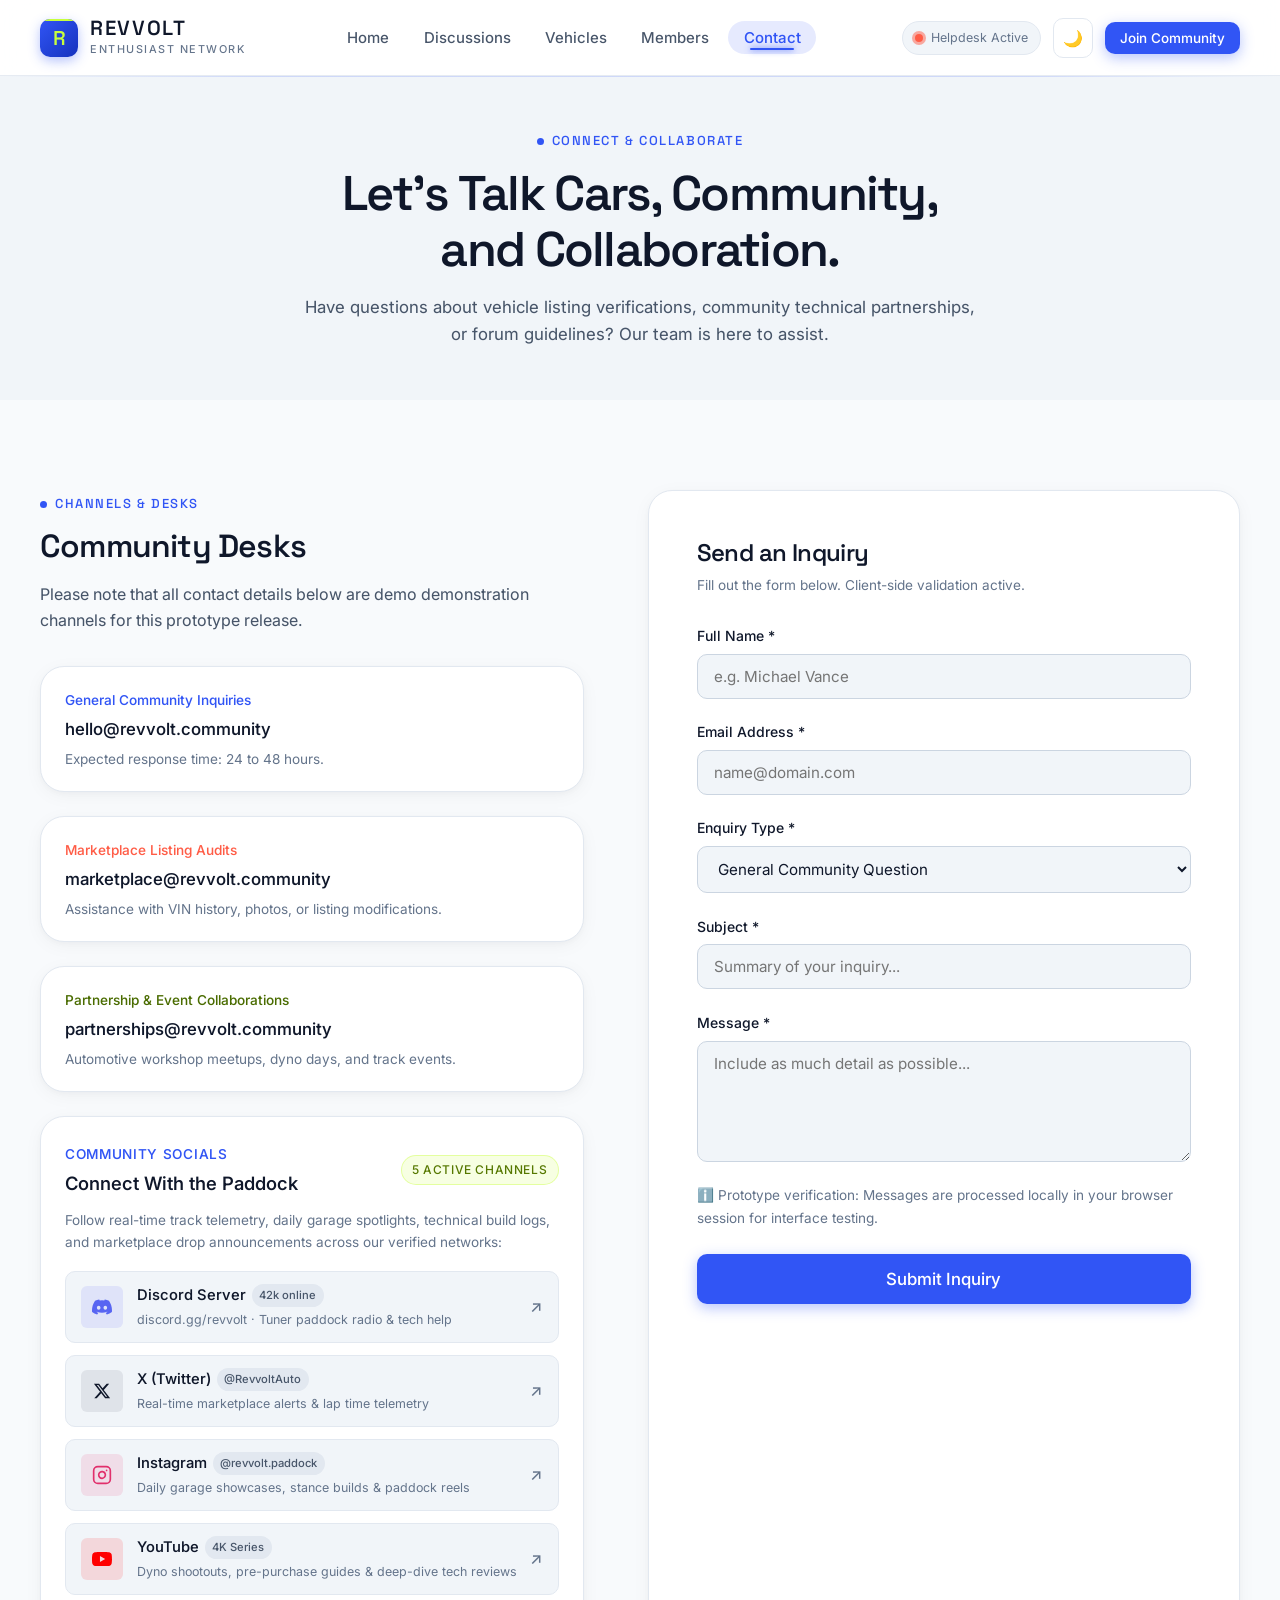
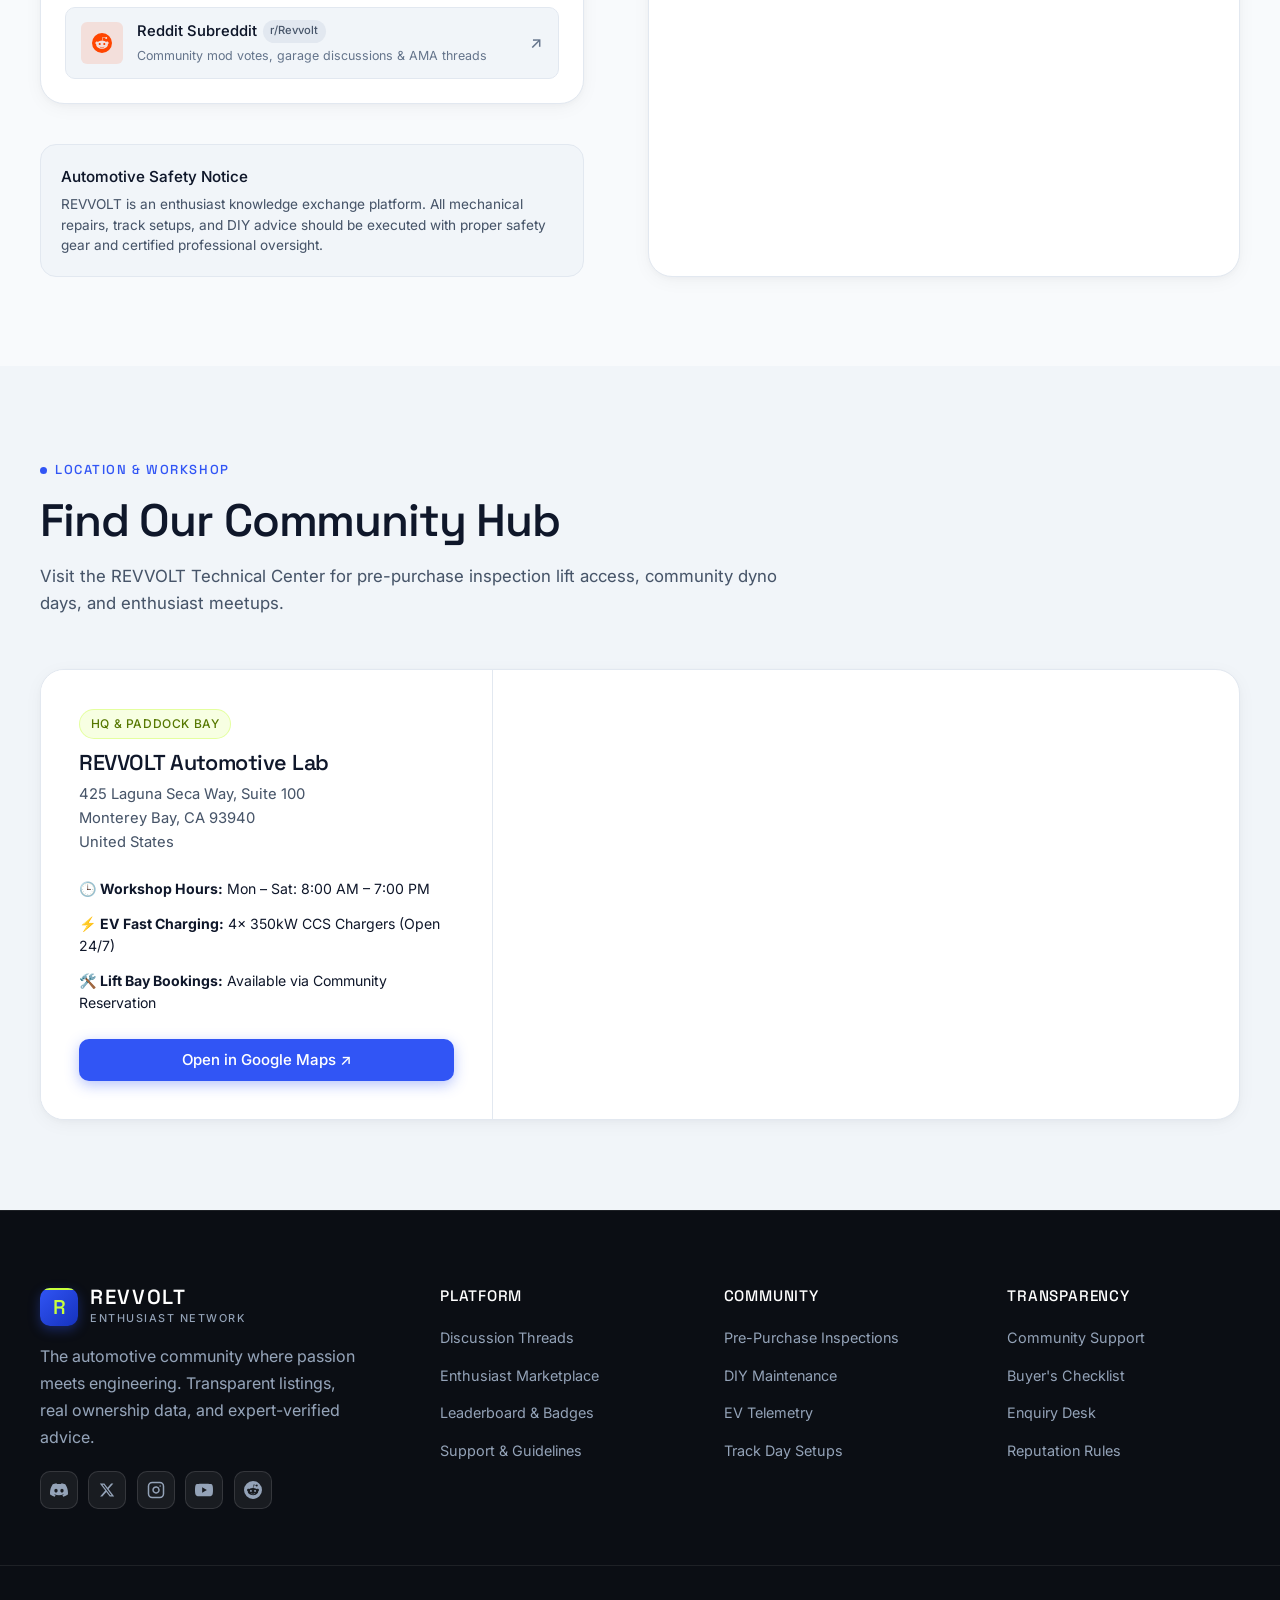
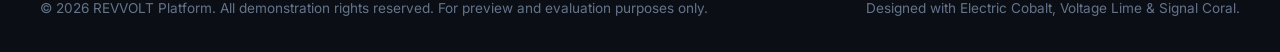
==== contact.html @ 40fdfd88 "first commit" ====
<!DOCTYPE html>
<html lang="en" data-theme="light">
<head>
  <meta charset="UTF-8">
  <meta name="viewport" content="width=device-width, initial-scale=1.0">
  <title>Contact & Guidelines — REVVOLT Automotive Community</title>
  <meta name="description" content="Reach the REVVOLT community team, submit inquiries, and review our enthusiast code of conduct and safety standards.">
  <link rel="icon" type="image/svg+xml" href="assets/images/favicon.svg">
  <link rel="alternate icon" type="image/png" href="assets/images/favicon.png">
  <link rel="apple-touch-icon" href="assets/images/favicon.png">
  <link rel="stylesheet" href="assets/css/style.css">
</head>
<body>

  <!-- Top Scroll Progress Bar -->
  <div id="scroll-progress" aria-hidden="true"></div>

  <!-- Sticky Global Navigation -->
  <header class="site-header" role="banner">
    <div class="container navbar">
      <!-- Left: Logo & Brand -->
      <a href="index.html" class="brand-link" aria-label="REVVOLT Home">
        <span class="brand-symbol">R</span>
        <div class="brand-text">
          <span class="brand-name">REVVOLT</span>
          <span class="brand-sub">Enthusiast Network</span>
        </div>
      </a>

      <!-- Center: Navigation Links -->
      <nav class="nav-menu-wrap" aria-label="Main Navigation">
        <ul class="nav-menu">
          <li><a href="index.html" class="nav-link">Home</a></li>
          <li><a href="discussions.html" class="nav-link">Discussions</a></li>
          <li><a href="vehicles.html" class="nav-link">Vehicles</a></li>
          <li><a href="members.html" class="nav-link">Members</a></li>
          <li><a href="contact.html" class="nav-link active" aria-current="page">Contact</a></li>
        </ul>
      </nav>

      <!-- Right: System Controls & CTA -->
      <div class="nav-actions">
        <div class="nav-pulse-pill" title="Community helpdesk status">
          <span class="pulse-dot"></span>
          <span>Helpdesk Active</span>
        </div>

        <button class="btn-icon theme-toggle-btn" aria-label="Toggle dark/light theme" title="Toggle theme">
          <span aria-hidden="true">🌙</span>
        </button>

        <a href="#contact-form" class="btn btn-primary btn-sm">Join Community</a>

        <!-- Hamburger Toggle (<= 1024px) -->
        <button class="nav-toggle" aria-label="Open mobile navigation drawer" aria-expanded="false" aria-controls="mobile-drawer">
          <span class="nav-toggle-bar"></span>
          <span class="nav-toggle-bar"></span>
          <span class="nav-toggle-bar"></span>
        </button>
      </div>
    </div>
  </header>

  <!-- Mobile Drawer Backdrop & Navigation Drawer (320px) -->
  <div class="nav-drawer-backdrop" aria-hidden="true"></div>
  <aside id="mobile-drawer" class="nav-drawer" aria-label="Mobile Navigation Drawer">
    <div class="drawer-header">
      <a href="index.html" class="brand-link">
        <span class="brand-symbol">R</span>
        <div class="brand-text">
          <span class="brand-name">REVVOLT</span>
          <span class="brand-sub">Enthusiast Network</span>
        </div>
      </a>
      <button class="drawer-close-btn btn-icon" aria-label="Close navigation drawer">✕</button>
    </div>

    <ul class="drawer-links">
      <li><a href="index.html" class="drawer-link">Home <span>→</span></a></li>
      <li><a href="discussions.html" class="drawer-link">Discussions <span>→</span></a></li>
      <li><a href="vehicles.html" class="drawer-link">Vehicles <span>→</span></a></li>
      <li><a href="members.html" class="drawer-link">Members <span>→</span></a></li>
      <li><a href="contact.html" class="drawer-link active">Contact <span>→</span></a></li>
    </ul>

    <div class="drawer-footer">
      <div class="drawer-controls">
        <button class="btn btn-secondary btn-sm theme-toggle-btn" style="width: 100%;">Toggle Theme</button>
      </div>
      <a href="#contact-form" class="btn btn-primary" style="width: 100%;">Join Community</a>
    </div>
  </aside>

  <main id="main-content">
    <!-- ====================================================================
         SECTION 1: CONTACT HERO
         ==================================================================== -->
    <section class="section-pad-sm telemetry-grid" style="background-color: var(--bg-surface-elevated);" aria-labelledby="contact-hero-heading">
      <div class="container">
        <div class="page-hero-center">
          <div class="eyebrow">
            <span class="eyebrow-dot"></span>
            CONNECT & COLLABORATE
          </div>
          <h1 id="contact-hero-heading" style="font-size: clamp(2.2rem, 3.8vw, 3.8rem); margin-block-end: 1rem; line-height: 1.15;">
            Let's Talk Cars, Community, and Collaboration.
          </h1>
          <p class="lead-text">
            Have questions about vehicle listing verifications, community technical partnerships, or forum guidelines? Our team is here to assist.
          </p>
        </div>
      </div>
    </section>

    <!-- ====================================================================
         SECTION 2 & 3: CONTACT INFO & CONTACT FORM
         ==================================================================== -->
    <section class="section-pad">
      <div class="container contact-layout">
        <!-- Contact Information Column -->
        <div>
          <div class="eyebrow">
            <span class="eyebrow-dot"></span>
            CHANNELS & DESKS
          </div>
          <h2 style="font-size: 2rem; margin-block-end: 1rem;">Community Desks</h2>
          <p style="color: var(--text-secondary); line-height: 1.65; margin-block-end: 2rem;">
            Please note that all contact details below are demo demonstration channels for this prototype release.
          </p>

          <div style="display: flex; flex-direction: column; gap: 1.5rem; margin-block-end: 2.5rem;">
            <!-- Channel 1 -->
            <div class="contact-card" style="padding: 1.25rem 1.5rem;">
              <span class="caption" style="color: var(--brand-cobalt); font-weight: 520;">General Community Inquiries</span>
              <div style="font-size: 1.05rem; font-weight: 540; color: var(--text-primary); margin-block-start: 0.2rem;">hello@revvolt.community</div>
              <p class="caption" style="margin-block-start: 0.35rem;">Expected response time: 24 to 48 hours.</p>
            </div>

            <!-- Channel 2 -->
            <div class="contact-card" style="padding: 1.25rem 1.5rem;">
              <span class="caption" style="color: var(--brand-coral); font-weight: 520;">Marketplace Listing Audits</span>
              <div style="font-size: 1.05rem; font-weight: 540; color: var(--text-primary); margin-block-start: 0.2rem;">marketplace@revvolt.community</div>
              <p class="caption" style="margin-block-start: 0.35rem;">Assistance with VIN history, photos, or listing modifications.</p>
            </div>

            <!-- Channel 3 -->
            <div class="contact-card" style="padding: 1.25rem 1.5rem;">
              <span class="caption" style="color: #4a6c00; font-weight: 520;">Partnership & Event Collaborations</span>
              <div style="font-size: 1.05rem; font-weight: 540; color: var(--text-primary); margin-block-start: 0.2rem;">partnerships@revvolt.community</div>
              <p class="caption" style="margin-block-start: 0.35rem;">Automotive workshop meetups, dyno days, and track events.</p>
            </div>

            <!-- Official Social Channels -->
            <div class="contact-card contact-social-panel" style="padding: 1.5rem;">
              <div style="display: flex; align-items: center; justify-content: space-between; margin-block-end: 0.75rem; flex-wrap: wrap; gap: 0.5rem;">
                <div>
                  <span class="caption" style="color: var(--brand-cobalt); font-weight: 540; text-transform: uppercase; letter-spacing: 0.05em;">Community Socials</span>
                  <div style="font-size: 1.15rem; font-weight: 560; color: var(--text-primary); margin-block-start: 0.15rem;">Connect With the Paddock</div>
                </div>
                <span class="badge badge-lime" style="font-size: 0.75rem;">5 Active Channels</span>
              </div>
              <p class="caption" style="margin-block-end: 1.15rem; line-height: 1.55;">
                Follow real-time track telemetry, daily garage spotlights, technical build logs, and marketplace drop announcements across our verified networks:
              </p>

              <div class="contact-social-grid">
                <!-- Discord -->
                <a href="https://discord.com" target="_blank" rel="noopener noreferrer" class="contact-social-item" aria-label="Join REVVOLT on Discord">
                  <div class="contact-social-icon-box discord-box">
                    <svg width="20" height="20" viewBox="0 0 24 24" fill="currentColor" aria-hidden="true">
                      <path d="M20.317 4.37a19.791 19.791 0 0 0-4.885-1.515.074.074 0 0 0-.079.037c-.21.375-.444.864-.608 1.25a18.27 18.27 0 0 0-5.487 0 12.64 12.64 0 0 0-.617-1.25.077.077 0 0 0-.079-.037A19.736 19.736 0 0 0 3.677 4.37a.07.07 0 0 0-.032.027C.533 9.046-.32 13.58.099 18.057a.082.082 0 0 0 .031.057 19.9 19.9 0 0 0 5.993 3.03.078.078 0 0 0 .084-.028c.462-.63.874-1.295 1.226-1.994.021-.041.001-.09-.041-.106a13.107 13.107 0 0 1-1.872-.892.077.077 0 0 1-.008-.128 10.2 10.2 0 0 0 .372-.292.074.074 0 0 1 .077-.01c3.929 1.793 8.18 1.793 12.061 0a.074.074 0 0 1 .078.01c.12.098.246.198.373.292a.077.077 0 0 1-.006.127 12.299 12.299 0 0 1-1.873.893.077.077 0 0 0-.041.107c.36.698.772 1.362 1.225 1.993a.076.076 0 0 0 .084.028 19.839 19.839 0 0 0 6.002-3.03.077.077 0 0 0 .032-.054c.5-5.177-.838-9.674-3.549-13.66a.061.061 0 0 0-.031-.028zM8.02 15.33c-1.183 0-2.157-1.085-2.157-2.419 0-1.333.956-2.419 2.157-2.419 1.21 0 2.176 1.096 2.157 2.42 0 1.333-.956 2.418-2.157 2.418zm7.975 0c-1.183 0-2.157-1.085-2.157-2.419 0-1.333.955-2.419 2.157-2.419 1.21 0 2.176 1.096 2.157 2.42 0 1.333-.946 2.418-2.157 2.418z"/>
                    </svg>
                  </div>
                  <div class="contact-social-meta">
                    <div class="contact-social-name">
                      <span>Discord Server</span>
                      <span class="contact-social-badge">42k online</span>
                    </div>
                    <div class="contact-social-handle">discord.gg/revvolt · Tuner paddock radio & tech help</div>
                  </div>
                  <span class="contact-social-arrow">↗</span>
                </a>

                <!-- X (Twitter) -->
                <a href="https://x.com" target="_blank" rel="noopener noreferrer" class="contact-social-item" aria-label="Follow REVVOLT on X">
                  <div class="contact-social-icon-box x-box">
                    <svg width="18" height="18" viewBox="0 0 24 24" fill="currentColor" aria-hidden="true">
                      <path d="M18.244 2.25h3.308l-7.227 8.26 8.502 11.24H16.17l-5.214-6.817L4.99 21.75H1.68l7.73-8.835L1.254 2.25H8.08l4.713 6.231zm-1.161 17.52h1.833L7.084 4.126H5.117z"/>
                    </svg>
                  </div>
                  <div class="contact-social-meta">
                    <div class="contact-social-name">
                      <span>X (Twitter)</span>
                      <span class="contact-social-badge">@RevvoltAuto</span>
                    </div>
                    <div class="contact-social-handle">Real-time marketplace alerts & lap time telemetry</div>
                  </div>
                  <span class="contact-social-arrow">↗</span>
                </a>

                <!-- Instagram -->
                <a href="https://instagram.com" target="_blank" rel="noopener noreferrer" class="contact-social-item" aria-label="Follow REVVOLT on Instagram">
                  <div class="contact-social-icon-box insta-box">
                    <svg width="20" height="20" viewBox="0 0 24 24" fill="none" stroke="currentColor" stroke-width="2" stroke-linecap="round" stroke-linejoin="round" aria-hidden="true">
                      <rect x="2" y="2" width="20" height="20" rx="5" ry="5"></rect>
                      <path d="M16 11.37A4 4 0 1 1 12.63 8 4 4 0 0 1 16 11.37z"></path>
                      <line x1="17.5" y1="6.5" x2="17.51" y2="6.5"></line>
                    </svg>
                  </div>
                  <div class="contact-social-meta">
                    <div class="contact-social-name">
                      <span>Instagram</span>
                      <span class="contact-social-badge">@revvolt.paddock</span>
                    </div>
                    <div class="contact-social-handle">Daily garage showcases, stance builds & paddock reels</div>
                  </div>
                  <span class="contact-social-arrow">↗</span>
                </a>

                <!-- YouTube -->
                <a href="https://youtube.com" target="_blank" rel="noopener noreferrer" class="contact-social-item" aria-label="Subscribe to REVVOLT on YouTube">
                  <div class="contact-social-icon-box yt-box">
                    <svg width="20" height="20" viewBox="0 0 24 24" fill="currentColor" aria-hidden="true">
                      <path d="M23.498 6.186a3.016 3.016 0 0 0-2.122-2.136C19.505 3.545 12 3.545 12 3.545s-7.505 0-9.377.505A3.017 3.017 0 0 0 .502 6.186C0 8.07 0 12 0 12s0 3.93.502 5.814a3.016 3.016 0 0 0 2.122 2.136c1.871.505 9.376.505 9.376.505s7.505 0 9.377-.505a3.015 3.015 0 0 0 2.122-2.136C24 15.93 24 12 24 12s0-3.93-.502-5.814zM9.545 15.568V8.432L15.818 12l-6.273 3.568z"/>
                    </svg>
                  </div>
                  <div class="contact-social-meta">
                    <div class="contact-social-name">
                      <span>YouTube</span>
                      <span class="contact-social-badge">4K Series</span>
                    </div>
                    <div class="contact-social-handle">Dyno shootouts, pre-purchase guides & deep-dive tech reviews</div>
                  </div>
                  <span class="contact-social-arrow">↗</span>
                </a>

                <!-- Reddit -->
                <a href="https://reddit.com" target="_blank" rel="noopener noreferrer" class="contact-social-item" aria-label="Join REVVOLT on Reddit">
                  <div class="contact-social-icon-box reddit-box">
                    <svg width="20" height="20" viewBox="0 0 24 24" fill="currentColor" aria-hidden="true">
                      <path d="M12 0A12 12 0 0 0 0 12a12 12 0 0 0 12 12 12 12 0 0 0 12-12A12 12 0 0 0 12 0zm5.01 4.744c.688 0 1.25.561 1.25 1.249a1.25 1.25 0 0 1-2.498.056l-2.597-.547-.8 3.747c1.824.07 3.48.632 4.674 1.488.308-.309.73-.491 1.207-.491.968 0 1.754.786 1.754 1.754 0 .716-.435 1.333-1.01 1.614a3.111 3.111 0 0 1 .042.52c0 2.694-3.13 4.87-7.004 4.87-3.874 0-7.004-2.176-7.004-4.87 0-.183.015-.366.043-.534A1.748 1.748 0 0 1 4.028 12c0-.968.786-1.754 1.754-1.754.463 0 .898.196 1.207.49 1.207-.883 2.878-1.43 4.744-1.487l.885-4.182a.342.342 0 0 1 .14-.197.35.35 0 0 1 .238-.042l2.906.617a1.214 1.214 0 0 1 1.108-.703zM9.25 12C8.56 12 8 12.56 8 13.25c0 .688.56 1.25 1.25 1.25.688 0 1.25-.562 1.25-1.25 0-.69-.562-1.25-1.25-1.25zm5.5 0c-.688 0-1.25.56-1.25 1.25 0 .688.562 1.25 1.25 1.25.69 0 1.25-.562 1.25-1.25 0-.69-.56-1.25-1.25-1.25zm-5.465 4.417c-.085.086-.085.226 0 .312.835.836 2.128.98 2.715.98.586 0 1.88-.144 2.715-.98a.22.22 0 0 0 0-.312.22.22 0 0 0-.313 0c-.687.688-1.796.812-2.402.812-.606 0-1.715-.124-2.402-.812a.22.22 0 0 0-.313 0z"/>
                    </svg>
                  </div>
                  <div class="contact-social-meta">
                    <div class="contact-social-name">
                      <span>Reddit Subreddit</span>
                      <span class="contact-social-badge">r/Revvolt</span>
                    </div>
                    <div class="contact-social-handle">Community mod votes, garage discussions & AMA threads</div>
                  </div>
                  <span class="contact-social-arrow">↗</span>
                </a>
              </div>
            </div>
          </div>

          <div style="padding: 1.25rem; border-radius: var(--radius-lg); background: var(--bg-surface-elevated); border: 1px solid var(--border-subtle);">
            <div style="font-weight: 540; font-size: 0.95rem; margin-block-end: 0.35rem;">Automotive Safety Notice</div>
            <p style="font-size: 0.85rem; color: var(--text-secondary); line-height: 1.5;">
              REVVOLT is an enthusiast knowledge exchange platform. All mechanical repairs, track setups, and DIY advice should be executed with proper safety gear and certified professional oversight.
            </p>
          </div>
        </div>

        <!-- Contact Form Column -->
        <div class="contact-card">
          <h3 style="font-size: 1.5rem; font-weight: 560; margin-block-end: 0.5rem;">Send an Inquiry</h3>
          <p class="caption" style="margin-block-end: 1.75rem;">Fill out the form below. Client-side validation active.</p>

          <div id="contact-success-banner" class="form-success-banner">
            ✓ <strong>Inquiry Submitted (Demo Interface):</strong> Thank you for contacting REVVOLT. Your message has passed client-side validation successfully. (Note: Data is not transmitted to an external production server).
          </div>

          <form id="contact-form" novalidate>
            <div class="form-group">
              <label for="contact-name" class="form-label">Full Name *</label>
              <input type="text" id="contact-name" class="form-control" placeholder="e.g. Michael Vance" required>
              <span class="form-error-msg">Please enter your full name.</span>
            </div>

            <div class="form-group">
              <label for="contact-email" class="form-label">Email Address *</label>
              <input type="email" id="contact-email" class="form-control" placeholder="name@domain.com" required>
              <span class="form-error-msg">Please enter a valid email address.</span>
            </div>

            <div class="form-group">
              <label for="contact-type" class="form-label">Enquiry Type *</label>
              <select id="contact-type" class="form-control" required>
                <option value="general">General Community Question</option>
                <option value="marketplace">Vehicle Purchase / Listing Audit</option>
                <option value="expert">Expert Contributor Application</option>
                <option value="partnership">Sponsorship / Paddock Event</option>
                <option value="guidelines">Report Guideline Violation</option>
              </select>
            </div>

            <div class="form-group">
              <label for="contact-subject" class="form-label">Subject *</label>
              <input type="text" id="contact-subject" class="form-control" placeholder="Summary of your inquiry..." required>
              <span class="form-error-msg">Please provide a subject line.</span>
            </div>

            <div class="form-group">
              <label for="contact-message" class="form-label">Message *</label>
              <textarea id="contact-message" class="form-control" rows="5" placeholder="Include as much detail as possible..." required></textarea>
              <span class="form-error-msg">Please enter your message details.</span>
            </div>

            <p class="caption" style="margin-block-end: 1.5rem;">
              ℹ️ Prototype verification: Messages are processed locally in your browser session for interface testing.
            </p>

            <button type="submit" class="btn btn-primary btn-lg" style="width: 100%;">Submit Inquiry</button>
          </form>
        </div>
      </div>
    </section>

    <!-- ====================================================================
         SECTION 4: GOOGLE MAPS — COMMUNITY HUB & WORKSHOP
         ==================================================================== -->
    <section class="section-pad" style="background-color: var(--bg-surface-elevated);" aria-labelledby="maps-heading">
      <div class="container">
        <div class="section-header">
          <div class="eyebrow">
            <span class="eyebrow-dot"></span>
            LOCATION & WORKSHOP
          </div>
          <h2 id="maps-heading">Find Our Community Hub</h2>
          <p class="lead-text">
            Visit the REVVOLT Technical Center for pre-purchase inspection lift access, community dyno days, and enthusiast meetups.
          </p>
        </div>

        <div style="background: var(--bg-surface); border: 1px solid var(--border-subtle); border-radius: var(--radius-xl); overflow: hidden; box-shadow: var(--card-shadow);">
          <div class="maps-grid">
            <!-- Location Details Sidebar -->
            <div style="padding: clamp(1.5rem, 3vw, 2.5rem); display: flex; flex-direction: column; justify-content: space-between; border-inline-end: 1px solid var(--border-subtle); background: var(--bg-surface);">
              <div>
                <span class="badge badge-lime" style="margin-block-end: 0.75rem;">HQ & Paddock Bay</span>
                <h3 style="font-size: 1.35rem; font-weight: 560; margin-block-end: 0.5rem;">REVVOLT Automotive Lab</h3>
                <p style="font-size: 0.92rem; color: var(--text-secondary); line-height: 1.6; margin-block-end: 1.5rem;">
                  425 Laguna Seca Way, Suite 100<br>
                  Monterey Bay, CA 93940<br>
                  United States
                </p>

                <div style="display: flex; flex-direction: column; gap: 0.75rem; margin-block-end: 1.5rem; font-size: 0.88rem;">
                  <div><strong>🕒 Workshop Hours:</strong> Mon – Sat: 8:00 AM – 7:00 PM</div>
                  <div><strong>⚡ EV Fast Charging:</strong> 4x 350kW CCS Chargers (Open 24/7)</div>
                  <div><strong>🛠️ Lift Bay Bookings:</strong> Available via Community Reservation</div>
                </div>
              </div>

              <div>
                <a href="https://maps.google.com/?q=Laguna+Seca+Raceway" target="_blank" rel="noopener noreferrer" class="btn btn-primary" style="width: 100%;">
                  Open in Google Maps ↗
                </a>
              </div>
            </div>

            <!-- Embedded Google Map -->
            <div style="min-height: 440px; width: 100%; position: relative;">
              <iframe 
                src="https://www.google.com/maps/embed?pb=!1m18!1m12!1m3!1d51243.60627582522!2d-121.79282361668853!3d36.58434778107931!2m3!1f0!2f0!3f0!3m2!1i1024!2i768!4f13.1!3m3!1m2!1s0x808dfb3b890a863d%3A0xc6ad17852e98d9b1!2sWeatherTech%20Raceway%20Laguna%20Seca!5e0!3m2!1sen!2sus!4v1710000000000!5m2!1sen!2sus" 
                width="100%" 
                height="100%" 
                style="border:0; min-height: 440px; display: block;" 
                allowfullscreen="" 
                loading="lazy" 
                referrerpolicy="no-referrer-when-downgrade"
                title="REVVOLT Automotive Hub Location on Google Maps"
              ></iframe>
            </div>
          </div>
        </div>
      </div>
    </section>
  </main>

  <!-- Global Footer -->
  <footer class="site-footer" role="contentinfo">
    <div class="container footer-grid">
      <div class="footer-brand">
        <a href="index.html" class="brand-link" style="color: #fff;">
          <span class="brand-symbol">R</span>
          <div class="brand-text">
            <span class="brand-name" style="color: #fff;">REVVOLT</span>
            <span class="brand-sub" style="color: #94A3B8;">Enthusiast Network</span>
          </div>
        </a>
        <p>
          The automotive community where passion meets engineering. Transparent listings, real ownership data, and expert-verified advice.
        </p>
        <div class="footer-social-links" aria-label="REVVOLT Social Networks">
          <a href="https://discord.com" target="_blank" rel="noopener noreferrer" class="footer-social-btn" aria-label="REVVOLT on Discord" title="Discord Community">
            <svg width="18" height="18" viewBox="0 0 24 24" fill="currentColor" aria-hidden="true">
              <path d="M20.317 4.37a19.791 19.791 0 0 0-4.885-1.515.074.074 0 0 0-.079.037c-.21.375-.444.864-.608 1.25a18.27 18.27 0 0 0-5.487 0 12.64 12.64 0 0 0-.617-1.25.077.077 0 0 0-.079-.037A19.736 19.736 0 0 0 3.677 4.37a.07.07 0 0 0-.032.027C.533 9.046-.32 13.58.099 18.057a.082.082 0 0 0 .031.057 19.9 19.9 0 0 0 5.993 3.03.078.078 0 0 0 .084-.028c.462-.63.874-1.295 1.226-1.994.021-.041.001-.09-.041-.106a13.107 13.107 0 0 1-1.872-.892.077.077 0 0 1-.008-.128 10.2 10.2 0 0 0 .372-.292.074.074 0 0 1 .077-.01c3.929 1.793 8.18 1.793 12.061 0a.074.074 0 0 1 .078.01c.12.098.246.198.373.292a.077.077 0 0 1-.006.127 12.299 12.299 0 0 1-1.873.893.077.077 0 0 0-.041.107c.36.698.772 1.362 1.225 1.993a.076.076 0 0 0 .084.028 19.839 19.839 0 0 0 6.002-3.03.077.077 0 0 0 .032-.054c.5-5.177-.838-9.674-3.549-13.66a.061.061 0 0 0-.031-.028zM8.02 15.33c-1.183 0-2.157-1.085-2.157-2.419 0-1.333.956-2.419 2.157-2.419 1.21 0 2.176 1.096 2.157 2.42 0 1.333-.956 2.418-2.157 2.418zm7.975 0c-1.183 0-2.157-1.085-2.157-2.419 0-1.333.955-2.419 2.157-2.419 1.21 0 2.176 1.096 2.157 2.42 0 1.333-.946 2.418-2.157 2.418z"/>
            </svg>
          </a>
          <a href="https://x.com" target="_blank" rel="noopener noreferrer" class="footer-social-btn" aria-label="REVVOLT on X" title="X (Twitter)">
            <svg width="16" height="16" viewBox="0 0 24 24" fill="currentColor" aria-hidden="true">
              <path d="M18.244 2.25h3.308l-7.227 8.26 8.502 11.24H16.17l-5.214-6.817L4.99 21.75H1.68l7.73-8.835L1.254 2.25H8.08l4.713 6.231zm-1.161 17.52h1.833L7.084 4.126H5.117z"/>
            </svg>
          </a>
          <a href="https://instagram.com" target="_blank" rel="noopener noreferrer" class="footer-social-btn" aria-label="REVVOLT on Instagram" title="Instagram">
            <svg width="18" height="18" viewBox="0 0 24 24" fill="none" stroke="currentColor" stroke-width="2" stroke-linecap="round" stroke-linejoin="round" aria-hidden="true">
              <rect x="2" y="2" width="20" height="20" rx="5" ry="5"></rect>
              <path d="M16 11.37A4 4 0 1 1 12.63 8 4 4 0 0 1 16 11.37z"></path>
              <line x1="17.5" y1="6.5" x2="17.51" y2="6.5"></line>
            </svg>
          </a>
          <a href="https://youtube.com" target="_blank" rel="noopener noreferrer" class="footer-social-btn" aria-label="REVVOLT on YouTube" title="YouTube Channel">
            <svg width="18" height="18" viewBox="0 0 24 24" fill="currentColor" aria-hidden="true">
              <path d="M23.498 6.186a3.016 3.016 0 0 0-2.122-2.136C19.505 3.545 12 3.545 12 3.545s-7.505 0-9.377.505A3.017 3.017 0 0 0 .502 6.186C0 8.07 0 12 0 12s0 3.93.502 5.814a3.016 3.016 0 0 0 2.122 2.136c1.871.505 9.376.505 9.376.505s7.505 0 9.377-.505a3.015 3.015 0 0 0 2.122-2.136C24 15.93 24 12 24 12s0-3.93-.502-5.814zM9.545 15.568V8.432L15.818 12l-6.273 3.568z"/>
            </svg>
          </a>
          <a href="https://reddit.com" target="_blank" rel="noopener noreferrer" class="footer-social-btn" aria-label="REVVOLT on Reddit" title="Reddit Subreddit">
            <svg width="18" height="18" viewBox="0 0 24 24" fill="currentColor" aria-hidden="true">
              <path d="M12 0A12 12 0 0 0 0 12a12 12 0 0 0 12 12 12 12 0 0 0 12-12A12 12 0 0 0 12 0zm5.01 4.744c.688 0 1.25.561 1.25 1.249a1.25 1.25 0 0 1-2.498.056l-2.597-.547-.8 3.747c1.824.07 3.48.632 4.674 1.488.308-.309.73-.491 1.207-.491.968 0 1.754.786 1.754 1.754 0 .716-.435 1.333-1.01 1.614a3.111 3.111 0 0 1 .042.52c0 2.694-3.13 4.87-7.004 4.87-3.874 0-7.004-2.176-7.004-4.87 0-.183.015-.366.043-.534A1.748 1.748 0 0 1 4.028 12c0-.968.786-1.754 1.754-1.754.463 0 .898.196 1.207.49 1.207-.883 2.878-1.43 4.744-1.487l.885-4.182a.342.342 0 0 1 .14-.197.35.35 0 0 1 .238-.042l2.906.617a1.214 1.214 0 0 1 1.108-.703zM9.25 12C8.56 12 8 12.56 8 13.25c0 .688.56 1.25 1.25 1.25.688 0 1.25-.562 1.25-1.25 0-.69-.562-1.25-1.25-1.25zm5.5 0c-.688 0-1.25.56-1.25 1.25 0 .688.562 1.25 1.25 1.25.69 0 1.25-.562 1.25-1.25 0-.69-.56-1.25-1.25-1.25zm-5.465 4.417c-.085.086-.085.226 0 .312.835.836 2.128.98 2.715.98.586 0 1.88-.144 2.715-.98a.22.22 0 0 0 0-.312.22.22 0 0 0-.313 0c-.687.688-1.796.812-2.402.812-.606 0-1.715-.124-2.402-.812a.22.22 0 0 0-.313 0z"/>
            </svg>
          </a>
        </div>
      </div>

      <div class="footer-col">
        <h4>Platform</h4>
        <ul class="footer-links">
          <li><a href="discussions.html" class="footer-link">Discussion Threads</a></li>
          <li><a href="vehicles.html" class="footer-link">Enthusiast Marketplace</a></li>
          <li><a href="members.html" class="footer-link">Leaderboard & Badges</a></li>
          <li><a href="contact.html" class="footer-link">Support & Guidelines</a></li>
        </ul>
      </div>

      <div class="footer-col">
        <h4>Community</h4>
        <ul class="footer-links">
          <li><a href="discussions.html?cat=buying-advice" class="footer-link">Pre-Purchase Inspections</a></li>
          <li><a href="discussions.html?cat=maintenance" class="footer-link">DIY Maintenance</a></li>
          <li><a href="discussions.html?cat=ev" class="footer-link">EV Telemetry</a></li>
          <li><a href="discussions.html?cat=performance" class="footer-link">Track Day Setups</a></li>
        </ul>
      </div>

      <div class="footer-col">
        <h4>Transparency</h4>
        <ul class="footer-links">
          <li><a href="contact.html" class="footer-link">Community Support</a></li>
          <li><a href="vehicles.html#checklist" class="footer-link">Buyer's Checklist</a></li>
          <li><a href="contact.html" class="footer-link">Enquiry Desk</a></li>
          <li><a href="members.html#reputation" class="footer-link">Reputation Rules</a></li>
        </ul>
      </div>
    </div>

    <div class="container footer-bottom">
      <div>© 2026 REVVOLT Platform. All demonstration rights reserved. For preview and evaluation purposes only.</div>
      <div>Designed with Electric Cobalt, Voltage Lime & Signal Coral.</div>
    </div>
  </footer>

  <!-- Back to Top Floating Button -->
  <button class="back-to-top-btn" aria-label="Scroll back to top">↑</button>

  <script src="assets/js/main.js"></script>
</body>
</html>
---- assets/css/style.css ----
@import url('https://fonts.googleapis.com/css2?family=Inter:wght@400;420;450;500;520&family=Space+Grotesk:wght@400;500;540;560;580&display=swap');

/* ==========================================================================
   REVVOLT DESIGN SYSTEM & CSS TOKENS
   Strict 3-Color Identity:
   - Electric Cobalt: #3155F5
   - Voltage Lime:    #C8FF3D
   - Signal Coral:    #FF5C46
   Font Weights strictly under 600
   ========================================================================== */

:root {
  /* Brand Tri-Color Identity */
  --brand-cobalt: #3155F5;
  --brand-cobalt-hover: #2243d9;
  --brand-cobalt-muted: rgba(49, 85, 245, 0.12);
  --brand-cobalt-glow: rgba(49, 85, 245, 0.35);

  --brand-lime: #C8FF3D;
  --brand-lime-hover: #b4ed24;
  --brand-lime-muted: rgba(200, 255, 61, 0.15);
  --brand-lime-glow: rgba(200, 255, 61, 0.4);

  --brand-coral: #FF5C46;
  --brand-coral-hover: #e84832;
  --brand-coral-muted: rgba(255, 92, 70, 0.15);
  --brand-coral-glow: rgba(255, 92, 70, 0.35);

  /* Typography Stack */
  --font-heading: 'Space Grotesk', -apple-system, BlinkMacSystemFont, 'Segoe UI', Roboto, sans-serif;
  --font-body: 'Inter', -apple-system, BlinkMacSystemFont, 'Segoe UI', Roboto, sans-serif;

  /* Layout & Geometry */
  --container-max: 1360px;
  --container-pad: clamp(1rem, 3.5vw, 2.5rem);
  --radius-sm: 6px;
  --radius-md: 10px;
  --radius-lg: 16px;
  --radius-xl: 24px;
  --radius-pill: 9999px;

  /* Transitions */
  --trans-fast: 0.18s cubic-bezier(0.16, 1, 0.3, 1);
  --trans-base: 0.28s cubic-bezier(0.16, 1, 0.3, 1);
  --trans-slow: 0.5s cubic-bezier(0.16, 1, 0.3, 1);

  /* Light Theme (Default) */
  --bg-primary: #F8FAFC;
  --bg-surface: #FFFFFF;
  --bg-surface-elevated: #F1F5F9;
  --bg-surface-muted: #E2E8F0;
  --bg-feature-dark: #0B0E14;
  --bg-feature-dark-card: #131823;
  --bg-feature-dark-elevated: #1D2435;

  --text-primary: #0F172A;
  --text-secondary: #475569;
  --text-muted: #64748B;
  --text-inverted: #FFFFFF;

  --border-subtle: #E2E8F0;
  --border-medium: #CBD5E1;
  --border-strong: #94A3B8;

  --card-shadow: 0 4px 20px -2px rgba(15, 23, 42, 0.05), 0 2px 6px -1px rgba(15, 23, 42, 0.03);
  --card-shadow-hover: 0 16px 32px -4px rgba(49, 85, 245, 0.12), 0 4px 12px -2px rgba(15, 23, 42, 0.06);

  --navbar-bg: rgba(255, 255, 255, 0.88);
  --navbar-border: rgba(226, 232, 240, 0.85);

  --telemetry-line: rgba(49, 85, 245, 0.18);
  --telemetry-dot: #3155F5;
}

/* Dark Theme Overrides */
[data-theme="dark"] {
  --bg-primary: #07090E;
  --bg-surface: #0E121A;
  --bg-surface-elevated: #161D2A;
  --bg-surface-muted: #212B3E;
  --bg-feature-dark: #05070B;
  --bg-feature-dark-card: #0E131E;
  --bg-feature-dark-elevated: #182030;

  --text-primary: #F8FAFC;
  --text-secondary: #94A3B8;
  --text-muted: #64748B;
  --text-inverted: #0F172A;

  --border-subtle: #1E2738;
  --border-medium: #2C394F;
  --border-strong: #475569;

  --card-shadow: 0 6px 24px -2px rgba(0, 0, 0, 0.45);
  --card-shadow-hover: 0 18px 36px -4px rgba(49, 85, 245, 0.22);

  --navbar-bg: rgba(14, 18, 26, 0.88);
  --navbar-border: rgba(30, 39, 56, 0.85);

  --telemetry-line: rgba(200, 255, 61, 0.18);
  --telemetry-dot: #C8FF3D;
}

/* ==========================================================================
   RESET & BASE STYLES
   ========================================================================== */

*, *::before, *::after {
  box-sizing: border-box;
  margin: 0;
  padding: 0;
}

html {
  font-size: 16px;
  scroll-behavior: smooth;
  scroll-padding-top: 76px;
  -webkit-text-size-adjust: 100%;
  overflow-x: hidden;
  max-width: 100%;
  width: 100%;
}

body {
  font-family: var(--font-body);
  font-size: 1rem;
  line-height: 1.6;
  color: var(--text-primary);
  background-color: var(--bg-primary);
  max-width: 100%;
  width: 100%;
  overflow-x: hidden;
  position: relative;
  transition: background-color var(--trans-base), color var(--trans-base);
  min-height: 100vh;
  display: flex;
  flex-direction: column;
  padding-block-start: 76px;
}

main {
  width: 100%;
  max-width: 100%;
  overflow-x: clip;
}


/* Fluid Typography with Strict Weight Limits (< 600) */
h1, h2, h3, h4, h5, h6 {
  font-family: var(--font-heading);
  color: var(--text-primary);
  line-height: 1.15;
  letter-spacing: -0.025em;
  text-wrap: balance;
}

h1 {
  font-size: clamp(2.4rem, 4.5vw + 0.8rem, 5rem);
  font-weight: 580;
  letter-spacing: -0.035em;
}

h2 {
  font-size: clamp(1.85rem, 2.8vw + 0.6rem, 3.25rem);
  font-weight: 560;
  letter-spacing: -0.025em;
}

h3 {
  font-size: clamp(1.25rem, 1.2vw + 0.5rem, 1.75rem);
  font-weight: 540;
}

h4, h5, h6 {
  font-size: 1.15rem;
  font-weight: 500;
}

p {
  font-weight: 420;
  color: var(--text-secondary);
  line-height: 1.68;
}

small, .caption {
  font-size: 0.85rem;
  font-weight: 400;
  color: var(--text-muted);
}

a {
  color: var(--brand-cobalt);
  text-decoration: none;
  transition: color var(--trans-fast);
}

a:hover {
  color: var(--brand-cobalt-hover);
}

img {
  max-width: 100%;
  height: auto;
  display: block;
}

button, input, select, textarea {
  font-family: inherit;
  font-size: inherit;
  color: inherit;
}

button {
  cursor: pointer;
  border: none;
  background: none;
}

/* Accessibility Focus States */
:focus-visible {
  outline: 2px solid var(--brand-cobalt);
  outline-offset: 3px;
}

/* ==========================================================================
   LAYOUT CONTAINERS & UTILITIES
   ========================================================================== */

.container {
  width: 100%;
  max-width: var(--container-max);
  margin-inline: auto;
  padding-inline: var(--container-pad);
}

.section-pad {
  padding-block: clamp(4rem, 7vw, 7.5rem);
}

.section-pad-sm {
  padding-block: clamp(2.5rem, 4vw, 4rem);
}

.section-header {
  margin-block-end: clamp(2.5rem, 4vw, 4rem);
  max-width: 760px;
}

.section-header.center {
  margin-inline: auto;
  text-align: center;
}

.page-hero-center {
  max-width: 840px;
  margin-inline: auto;
  text-align: center;
}

.page-hero-center .eyebrow {
  margin-inline: auto;
  justify-content: center;
}

.page-hero-center .lead-text {
  max-width: 680px;
  margin-inline: auto;
}

.eyebrow {
  display: inline-flex;
  align-items: center;
  gap: 0.5rem;
  font-family: var(--font-heading);
  font-size: 0.8125rem;
  font-weight: 520;
  text-transform: uppercase;
  letter-spacing: 0.12em;
  color: var(--brand-cobalt);
  margin-block-end: 0.85rem;
}

[data-theme="dark"] .eyebrow {
  color: var(--brand-lime);
}

.eyebrow-dot {
  width: 7px;
  height: 7px;
  border-radius: var(--radius-pill);
  background-color: currentColor;
}

.lead-text {
  font-size: clamp(1.05rem, 1.2vw, 1.22rem);
  color: var(--text-secondary);
  margin-block-start: 1rem;
  line-height: 1.65;
}

/* Telemetry Grid Decoration */
.telemetry-grid {
  position: relative;
}
.telemetry-grid::before {
  content: '';
  position: absolute;
  inset-block-start: 0;
  inset-inline-start: 0;
  width: 100%;
  height: 1px;
  background: linear-gradient(90deg, transparent, var(--telemetry-line) 20%, var(--telemetry-line) 80%, transparent);
}

/* ==========================================================================
   BUTTONS & CONTROLS
   Weights: 500 - 520
   ========================================================================== */

.btn {
  display: inline-flex;
  align-items: center;
  justify-content: center;
  gap: 0.65rem;
  font-family: var(--font-body);
  font-size: 0.9375rem;
  font-weight: 520;
  padding-block: 0.75rem;
  padding-inline: 1.4rem;
  border-radius: var(--radius-md);
  transition: all var(--trans-fast);
  white-space: nowrap;
  text-decoration: none;
  line-height: 1.2;
}

.btn-primary {
  background-color: var(--brand-cobalt);
  color: #FFFFFF !important;
  box-shadow: 0 4px 14px var(--brand-cobalt-glow);
}
.btn-primary:hover {
  background-color: var(--brand-cobalt-hover);
  transform: translateY(-2px);
  box-shadow: 0 8px 22px var(--brand-cobalt-glow);
}

.btn-lime {
  background-color: var(--brand-lime);
  color: #0F172A !important;
  box-shadow: 0 4px 14px var(--brand-lime-glow);
}
.btn-lime:hover {
  background-color: var(--brand-lime-hover);
  transform: translateY(-2px);
  box-shadow: 0 8px 22px var(--brand-lime-glow);
}

.btn-secondary {
  background-color: var(--bg-surface-elevated);
  color: var(--text-primary);
  border: 1px solid var(--border-medium);
}
.btn-secondary:hover {
  background-color: var(--bg-surface-muted);
  border-color: var(--brand-cobalt);
  color: var(--brand-cobalt);
  transform: translateY(-2px);
}

.btn-outline {
  background-color: transparent;
  color: var(--text-primary);
  border: 1px solid var(--border-medium);
}
.btn-outline:hover {
  border-color: var(--brand-cobalt);
  color: var(--brand-cobalt);
}

.btn-ghost {
  background: transparent;
  color: var(--text-secondary);
}
.btn-ghost:hover {
  color: var(--brand-cobalt);
  background-color: var(--brand-cobalt-muted);
}

.btn-icon {
  width: 40px;
  height: 40px;
  padding: 0;
  border-radius: var(--radius-md);
  border: 1px solid var(--border-subtle);
  background: var(--bg-surface);
  color: var(--text-secondary);
  display: inline-flex;
  align-items: center;
  justify-content: center;
  transition: all var(--trans-fast);
}
.btn-icon:hover {
  color: var(--brand-cobalt);
  border-color: var(--brand-cobalt);
  background: var(--bg-surface-elevated);
}

.btn-sm {
  padding-block: 0.5rem;
  padding-inline: 0.95rem;
  font-size: 0.84rem;
}

.btn-lg {
  padding-block: 0.95rem;
  padding-inline: 1.9rem;
  font-size: 1.05rem;
}

/* ==========================================================================
   BADGES & PILLS
   ========================================================================== */

.badge {
  display: inline-flex;
  align-items: center;
  gap: 0.4rem;
  padding-block: 0.28rem;
  padding-inline: 0.65rem;
  border-radius: var(--radius-pill);
  font-size: 0.75rem;
  font-weight: 500;
  text-transform: uppercase;
  letter-spacing: 0.05em;
  white-space: nowrap;
}

.badge-cobalt {
  background-color: var(--brand-cobalt-muted);
  color: var(--brand-cobalt);
  border: 1px solid rgba(49, 85, 245, 0.25);
}

.badge-lime {
  background-color: var(--brand-lime-muted);
  color: #567800;
  border: 1px solid rgba(200, 255, 61, 0.4);
}
[data-theme="dark"] .badge-lime {
  color: var(--brand-lime);
}

.badge-coral {
  background-color: var(--brand-coral-muted);
  color: var(--brand-coral);
  border: 1px solid rgba(255, 92, 70, 0.25);
}

.badge-neutral {
  background-color: var(--bg-surface-muted);
  color: var(--text-secondary);
  border: 1px solid var(--border-subtle);
}

/* Live Activity Status Dot */
.status-indicator {
  display: inline-flex;
  align-items: center;
  gap: 0.5rem;
  font-size: 0.8125rem;
  font-weight: 480;
  color: var(--text-secondary);
  background: var(--bg-surface);
  border: 1px solid var(--border-subtle);
  padding-block: 0.35rem;
  padding-inline: 0.8rem;
  border-radius: var(--radius-pill);
}

.pulse-dot {
  width: 8px;
  height: 8px;
  border-radius: var(--radius-pill);
  background-color: var(--brand-coral);
  position: relative;
}
.pulse-dot::after {
  content: '';
  position: absolute;
  inset: -3px;
  border-radius: var(--radius-pill);
  background-color: var(--brand-coral);
  opacity: 0.5;
  animation: pulse-ring 2s cubic-bezier(0.24, 0, 0.38, 1) infinite;
}

@keyframes pulse-ring {
  0% { transform: scale(0.9); opacity: 0.8; }
  70% { transform: scale(2.2); opacity: 0; }
  100% { transform: scale(2.4); opacity: 0; }
}

/* ==========================================================================
   GLOBAL NAVIGATION (STICKY NAVBAR)
   ========================================================================== */

#scroll-progress {
  position: fixed;
  inset-block-start: 0;
  inset-inline-start: 0;
  height: 3px;
  width: 0%;
  background: linear-gradient(90deg, var(--brand-cobalt), var(--brand-lime));
  z-index: 1001;
  transition: width 0.1s linear;
}

.site-header {
  position: fixed;
  top: 0;
  inset-block-start: 0;
  inset-inline: 0;
  width: 100%;
  height: 76px;
  background-color: var(--navbar-bg);
  backdrop-filter: blur(14px);
  -webkit-backdrop-filter: blur(14px);
  border-block-end: 1px solid var(--navbar-border);
  z-index: 1000;
  transition: background-color var(--trans-base), border-color var(--trans-base);
}

.navbar {
  display: flex;
  align-items: center;
  justify-content: space-between;
  height: 76px;
  gap: 1.5rem;
}

/* Brand Logo */
.brand-link {
  display: inline-flex;
  align-items: center;
  gap: 0.75rem;
  text-decoration: none;
  color: var(--text-primary);
  flex-shrink: 0;
}

.brand-symbol {
  width: 38px;
  height: 38px;
  border-radius: var(--radius-md);
  background: linear-gradient(135deg, var(--brand-cobalt) 0%, #1532be 100%);
  display: flex;
  align-items: center;
  justify-content: center;
  color: var(--brand-lime);
  font-family: var(--font-heading);
  font-weight: 580;
  font-size: 1.25rem;
  box-shadow: 0 4px 12px var(--brand-cobalt-glow);
  position: relative;
  overflow: hidden;
}
.brand-symbol::after {
  content: '';
  position: absolute;
  inset-block-start: 0;
  inset-inline-start: 0;
  width: 100%;
  height: 2px;
  background: var(--brand-lime);
}

.brand-text {
  display: flex;
  flex-direction: column;
}
.brand-name {
  font-family: var(--font-heading);
  font-size: 1.28rem;
  font-weight: 580;
  letter-spacing: 0.08em;
  color: var(--text-primary);
  line-height: 1;
}
.brand-sub {
  font-size: 0.68rem;
  text-transform: uppercase;
  letter-spacing: 0.14em;
  color: var(--text-muted);
  font-weight: 480;
  margin-block-start: 2px;
}

/* Nav Menu (Center) */
.nav-menu {
  display: flex;
  align-items: center;
  list-style: none;
  gap: 0.25rem;
}

.nav-link {
  font-family: var(--font-body);
  font-size: 0.9375rem;
  font-weight: 480;
  color: var(--text-secondary);
  padding-block: 0.45rem;
  padding-inline: 0.95rem;
  border-radius: var(--radius-pill);
  transition: all var(--trans-fast);
  position: relative;
}

.nav-link:hover {
  color: var(--text-primary);
  background-color: rgba(255, 255, 255, 0.05);
}

.nav-link.active {
  color: #FFFFFF;
  background-color: rgba(255, 255, 255, 0.08);
  font-weight: 520;
}
[data-theme="light"] .nav-link.active {
  color: var(--brand-cobalt);
  background-color: var(--brand-cobalt-muted);
}
.nav-link.active::after {
  content: '';
  position: absolute;
  inset-block-end: 4px;
  inset-inline: 25%;
  height: 2px;
  background-color: var(--brand-cobalt);
  border-radius: var(--radius-pill);
  box-shadow: 0 0 6px var(--brand-cobalt);
}

/* Nav Actions (Right) */
.nav-actions {
  display: flex;
  align-items: center;
  gap: 0.75rem;
}

.nav-pulse-pill {
  display: flex;
  align-items: center;
  gap: 0.45rem;
  font-size: 0.78rem;
  color: var(--text-muted);
  padding-block: 0.35rem;
  padding-inline: 0.75rem;
  background: var(--bg-surface-elevated);
  border: 1px solid var(--border-subtle);
  border-radius: var(--radius-pill);
}

/* Hamburger Toggle Button */
.nav-toggle {
  display: none;
  flex-direction: column;
  justify-content: center;
  align-items: center;
  width: 42px;
  height: 42px;
  border-radius: var(--radius-md);
  border: 1px solid var(--border-subtle);
  background: var(--bg-surface);
  gap: 5px;
  z-index: 950;
}
.nav-toggle-bar {
  width: 20px;
  height: 2px;
  background-color: var(--text-primary);
  border-radius: 2px;
  transition: transform var(--trans-fast), opacity var(--trans-fast);
}
.nav-toggle[aria-expanded="true"] .nav-toggle-bar:nth-child(1) {
  transform: translateY(7px) rotate(45deg);
}
.nav-toggle[aria-expanded="true"] .nav-toggle-bar:nth-child(2) {
  opacity: 0;
}
.nav-toggle[aria-expanded="true"] .nav-toggle-bar:nth-child(3) {
  transform: translateY(-7px) rotate(-45deg);
}

/* ==========================================================================
   MOBILE NAVIGATION DRAWER (Width: 320px)
   ========================================================================== */

.nav-drawer-backdrop {
  position: fixed;
  inset: 0;
  background-color: rgba(11, 14, 20, 0.65);
  backdrop-filter: blur(4px);
  z-index: 1100;
  opacity: 0;
  visibility: hidden;
  transition: opacity var(--trans-base), visibility var(--trans-base);
}
.nav-drawer-backdrop.active {
  opacity: 1;
  visibility: visible;
}

.nav-drawer {
  position: fixed;
  inset-block: 0;
  inset-inline-end: 0;
  width: min(340px, 86vw);
  background-color: var(--bg-surface);
  border-inline-start: 1px solid var(--border-medium);
  z-index: 1200;
  transform: translateX(100%);
  visibility: hidden;
  pointer-events: none;
  transition: transform var(--trans-base), visibility var(--trans-base);
  display: flex;
  flex-direction: column;
  padding: 1.75rem;
  overflow-y: auto;
  box-shadow: -10px 0 30px rgba(0, 0, 0, 0.25);
}
.nav-drawer.active {
  transform: translateX(0);
  visibility: visible;
  pointer-events: auto;
}

.drawer-header {
  display: flex;
  align-items: center;
  justify-content: space-between;
  margin-block-end: 2rem;
  padding-block-end: 1rem;
  border-block-end: 1px solid var(--border-subtle);
}

.drawer-links {
  list-style: none;
  display: flex;
  flex-direction: column;
  gap: 0.4rem;
  margin-block-end: 2rem;
}

.drawer-link {
  display: flex;
  align-items: center;
  justify-content: space-between;
  padding-block: 0.85rem;
  padding-inline: 1rem;
  font-size: 1.05rem;
  font-weight: 480;
  color: var(--text-primary);
  border-radius: var(--radius-md);
  text-decoration: none;
  transition: all var(--trans-fast);
}
.drawer-link:hover, .drawer-link.active {
  background-color: var(--brand-cobalt-muted);
  color: var(--brand-cobalt);
  font-weight: 520;
}

.drawer-footer {
  margin-block-start: auto;
  display: flex;
  flex-direction: column;
  gap: 1rem;
}

.drawer-controls {
  display: flex;
  gap: 0.5rem;
  padding-block-start: 1rem;
  border-block-start: 1px solid var(--border-subtle);
}

/* ==========================================================================
   HERO: PRECISION DRIVE REVEAL & SHOWCASE (INDEX.HTML) — LUXURY & BALANCED
   ========================================================================== */

.hero-editorial {
  position: relative;
  min-height: calc(100vh - 76px);
  display: flex;
  align-items: stretch;
  padding-block-start: clamp(1.2rem, 2.5vh, 2.2rem);
  padding-block-end: clamp(1.2rem, 2.5vh, 2.2rem);
  background: radial-gradient(circle at 78% 38%, rgba(49, 85, 245, 0.16) 0%, rgba(200, 255, 61, 0.05) 35%, transparent 68%), var(--bg-base);
  overflow: hidden;
}

.hero-backdrop-glow {
  position: absolute;
  inset-inline-end: 8%;
  inset-block-start: 18%;
  width: min(520px, 45vw);
  height: 380px;
  background: radial-gradient(circle, rgba(49, 85, 245, 0.25) 0%, rgba(200, 255, 61, 0.08) 50%, transparent 75%);
  filter: blur(55px);
  pointer-events: none;
  z-index: 1;
}

/* Monumental 3D Typography Watermark (Removed/Hidden to eliminate visual clutter) */
.hero-watermark-3d {
  display: none !important;
}

.hero-content-wrapper {
  display: flex;
  flex-direction: column;
  justify-content: space-between;
  width: 100%;
  gap: clamp(1rem, 2vh, 1.8rem);
  position: relative;
  z-index: 2;
}

.hero-grid {
  display: grid;
  grid-template-columns: 1.05fr 1.15fr;
  gap: clamp(2rem, 3.8vw, 4rem);
  align-items: center;
  position: relative;
  width: 100%;
  margin-block: auto;
}

.hero-copy {
  display: flex;
  flex-direction: column;
  align-items: flex-start;
  position: relative;
  z-index: 3;
}

.hero-eyebrow {
  display: inline-flex;
  align-items: center;
  gap: 0.55rem;
  padding: 0.35rem 0.85rem;
  background: var(--bg-surface-elevated);
  border: 1px solid var(--border-subtle);
  border-radius: var(--radius-pill);
  font-family: var(--font-heading);
  font-size: 0.74rem;
  font-weight: 560;
  letter-spacing: 0.12em;
  color: var(--brand-cobalt);
  margin-block-end: 1.1rem;
}
[data-theme="dark"] .hero-eyebrow {
  color: #93C5FD;
  background: rgba(22, 27, 34, 0.75);
  border-color: rgba(255, 255, 255, 0.12);
  backdrop-filter: blur(10px);
}

/* Unique High-Impact H1 Headline */
.hero-headline {
  font-size: clamp(2.3rem, 3.8vw, 4.2rem);
  font-weight: 750;
  line-height: 1.08;
  letter-spacing: -0.035em;
  margin-block-end: 1.15rem;
  color: var(--text-primary);
  max-width: 100%;
}

.hero-headline .headline-part {
  display: block;
}

.hero-headline .headline-part.line-1 {
  background: linear-gradient(180deg, #FFFFFF 20%, rgba(255, 255, 255, 0.85) 100%);
  -webkit-background-clip: text;
  background-clip: text;
  -webkit-text-fill-color: transparent;
}
[data-theme="light"] .hero-headline .headline-part.line-1 {
  background: linear-gradient(180deg, #0F172A 20%, #1E293B 100%);
  -webkit-background-clip: text;
  background-clip: text;
  -webkit-text-fill-color: transparent;
}

.hero-headline .headline-part.line-2 {
  color: var(--text-primary);
  opacity: 0.95;
}

.hero-headline .headline-part.line-3 {
  display: inline-flex;
  align-items: baseline;
  gap: 0.45rem;
}

.hero-headline .highlight-lime,
.hero-headline .highlight-accent {
  background: linear-gradient(135deg, #60A5FA 0%, #3155F5 55%, #38BDF8 100%);
  -webkit-background-clip: text;
  background-clip: text;
  -webkit-text-fill-color: transparent;
  font-style: normal;
  font-weight: 750;
  position: relative;
  display: inline-block;
  text-shadow: none;
}
[data-theme="light"] .hero-headline .highlight-lime,
[data-theme="light"] .hero-headline .highlight-accent {
  background: linear-gradient(135deg, #1D4ED8 0%, #2563EB 100%);
  -webkit-background-clip: text;
  background-clip: text;
  -webkit-text-fill-color: transparent;
  text-shadow: none;
}

.hero-desc {
  font-size: clamp(0.95rem, 1.05vw, 1.1rem);
  color: var(--text-secondary);
  line-height: 1.6;
  margin-block-end: 1.5rem;
  max-width: 500px;
}

.hero-ctas {
  display: flex;
  flex-wrap: wrap;
  align-items: center;
  gap: 0.85rem;
  margin-block-end: 1.5rem;
  max-width: 100%;
}

.hero-ctas .btn-arrow {
  display: inline-block;
  margin-inline-start: 0.4rem;
  transition: transform var(--trans-fast);
}
.hero-ctas .btn:hover .btn-arrow {
  transform: translateX(4px);
}

/* Sleek Community Live Indicator Strip */
.hero-pulse-strip {
  display: inline-flex;
  align-items: center;
  gap: 0.75rem;
  padding: 0.45rem 0.95rem 0.45rem 0.55rem;
  background: var(--bg-surface-elevated);
  border: 1px solid var(--border-subtle);
  border-radius: var(--radius-pill);
  box-shadow: 0 4px 16px rgba(0, 0, 0, 0.08);
  max-width: 100%;
  box-sizing: border-box;
}

.hero-pulse-strip .pulse-avatar-group {
  display: flex;
  align-items: center;
  flex-shrink: 0;
}

.hero-pulse-strip .pulse-avatar {
  width: 26px;
  height: 26px;
  border-radius: var(--radius-pill);
  border: 2px solid var(--bg-surface-elevated);
  object-fit: cover;
  margin-inline-start: -6px;
}
.hero-pulse-strip .pulse-avatar:first-child {
  margin-inline-start: 0;
}

.hero-pulse-strip .hero-pulse-text {
  display: flex;
  align-items: center;
  gap: 0.55rem;
  font-size: 0.8125rem;
  color: var(--text-secondary);
  line-height: 1.25;
}

.hero-pulse-strip .pulse-header-row {
  display: inline-flex;
  align-items: center;
  gap: 0.4rem;
}

.hero-pulse-strip .live-dot-beacon {
  width: 6px;
  height: 6px;
  border-radius: 50%;
  background-color: var(--brand-lime);
  box-shadow: 0 0 8px var(--brand-lime);
}

.hero-pulse-strip .live-status-tag {
  font-family: var(--font-heading);
  font-size: 0.65rem;
  font-weight: 560;
  letter-spacing: 0.1em;
  color: var(--brand-lime);
  background: rgba(200, 255, 61, 0.14);
  border: 1px solid rgba(200, 255, 61, 0.35);
  padding: 0.15rem 0.45rem;
  border-radius: var(--radius-pill);
  display: inline-block;
}
[data-theme="light"] .hero-pulse-strip .live-status-tag {
  color: #3b5c00;
  background: rgba(86, 120, 0, 0.1);
  border-color: rgba(86, 120, 0, 0.25);
}

.hero-pulse-strip .pulse-topic-badge {
  font-size: 0.68rem;
  color: var(--brand-cobalt);
  background: var(--brand-cobalt-muted);
  padding: 0.15rem 0.45rem;
  border-radius: var(--radius-pill);
  font-weight: 500;
}
[data-theme="dark"] .hero-pulse-strip .pulse-topic-badge {
  color: #93C5FD;
  background: rgba(49, 85, 245, 0.2);
}

.hero-pulse-strip .live-pulse-desc {
  color: var(--text-secondary);
}
.hero-pulse-strip .live-pulse-desc strong {
  color: var(--text-primary);
  font-weight: 520;
}
.hero-pulse-strip .live-pulse-desc em {
  font-style: normal;
  color: var(--brand-cobalt);
}
[data-theme="dark"] .hero-pulse-strip .live-pulse-desc em {
  color: var(--brand-lime);
}

/* ==========================================================================
   PRECISION VEHICLE TELEMETRY SHOWCASE CONSOLE (3D INTERACTIVE STAGE)
   ========================================================================== */

.hero-showcase-stage {
  position: relative;
  width: 100%;
  perspective: 1400px;
  perspective-origin: 50% 45%;
  transform-style: preserve-3d;
  display: flex;
  flex-direction: column;
  align-items: center;
}

/* 3D Cybernetic Perspective Grid Plane Behind Vehicle */
.showcase-3d-grid {
  position: absolute;
  inset: -15% -20% -5% -20%;
  background-image: 
    linear-gradient(rgba(49, 85, 245, 0.15) 1px, transparent 1px),
    linear-gradient(90deg, rgba(49, 85, 245, 0.15) 1px, transparent 1px);
  background-size: 38px 38px;
  transform: rotateX(72deg) translateZ(-65px);
  transform-origin: center bottom;
  opacity: 0.75;
  mask-image: radial-gradient(ellipse 75% 65% at 50% 50%, black 20%, transparent 75%);
  -webkit-mask-image: radial-gradient(ellipse 75% 65% at 50% 50%, black 20%, transparent 75%);
  pointer-events: none;
  z-index: 0;
}
[data-theme="light"] .showcase-3d-grid {
  opacity: 0.35;
  background-image: 
    linear-gradient(rgba(49, 85, 245, 0.22) 1px, transparent 1px),
    linear-gradient(90deg, rgba(49, 85, 245, 0.22) 1px, transparent 1px);
}

/* Volumetric Ambient Halo */
.showcase-ambient-halo {
  position: absolute;
  inset: -24px;
  border-radius: 40px;
  background: radial-gradient(circle at 65% 45%, rgba(49, 85, 245, 0.35) 0%, rgba(200, 255, 61, 0.15) 48%, transparent 72%);
  filter: blur(42px);
  pointer-events: none;
  z-index: 1;
  transform: translateZ(-30px);
  animation: haloPulse 7s ease-in-out infinite alternate;
}
@keyframes haloPulse {
  0% { opacity: 0.75; transform: translateZ(-30px) scale(0.96); }
  100% { opacity: 1; transform: translateZ(-30px) scale(1.05); }
}

/* 3D Levitation Floor Shadow */
.showcase-floor-shadow {
  position: absolute;
  inset-block-end: 2.5rem;
  width: 86%;
  height: 40px;
  background: radial-gradient(ellipse at 50% 50%, rgba(0, 0, 0, 0.85) 0%, rgba(49, 85, 245, 0.25) 45%, transparent 75%);
  border-radius: 50%;
  filter: blur(16px);
  transform: rotateX(84deg) translateZ(-50px);
  pointer-events: none;
  z-index: 1;
  transition: transform 0.2s cubic-bezier(0.2, 0.8, 0.2, 1), opacity 0.3s ease;
}
[data-theme="light"] .showcase-floor-shadow {
  background: radial-gradient(ellipse at 50% 50%, rgba(15, 23, 42, 0.35) 0%, rgba(49, 85, 245, 0.12) 45%, transparent 75%);
}

/* Main 3D Floating Console Card */
.showcase-console {
  position: relative;
  z-index: 2;
  width: 100%;
  background: linear-gradient(145deg, rgba(17, 24, 39, 0.94) 0%, rgba(10, 14, 23, 0.98) 100%);
  border: 1px solid rgba(255, 255, 255, 0.14);
  border-top: 1px solid rgba(255, 255, 255, 0.4);
  border-left: 1px solid rgba(255, 255, 255, 0.25);
  border-radius: var(--radius-xl);
  box-shadow: 
    0 35px 80px -15px rgba(0, 0, 0, 0.88),
    0 15px 35px -8px rgba(49, 85, 245, 0.32),
    inset 0 1px 0 rgba(255, 255, 255, 0.25),
    inset 0 -1px 0 rgba(0, 0, 0, 0.6);
  backdrop-filter: blur(16px);
  -webkit-backdrop-filter: blur(16px);
  transform-style: preserve-3d;
  transform: rotateY(-8deg) rotateX(4.5deg) translateZ(0);
  transition: transform 0.18s cubic-bezier(0.2, 0.9, 0.3, 1), box-shadow 0.3s ease;
  will-change: transform;
}
[data-theme="light"] .showcase-console {
  background: linear-gradient(145deg, rgba(255, 255, 255, 0.96) 0%, rgba(246, 248, 252, 0.98) 100%);
  border: 1px solid rgba(0, 0, 0, 0.12);
  border-top: 1px solid rgba(255, 255, 255, 1);
  border-left: 1px solid rgba(255, 255, 255, 0.85);
  box-shadow: 
    0 30px 65px -15px rgba(15, 23, 42, 0.22),
    0 10px 25px -5px rgba(49, 85, 245, 0.15),
    inset 0 1px 0 #ffffff;
}

/* Idle 3D Floating Levitation */
.showcase-console.is-floating {
  animation: float3DConsole 6.5s ease-in-out infinite;
}
@keyframes float3DConsole {
  0% {
    transform: rotateY(-8deg) rotateX(4.5deg) translateY(0px) translateZ(0);
  }
  50% {
    transform: rotateY(-5.5deg) rotateX(2deg) translateY(-10px) translateZ(12px);
  }
  100% {
    transform: rotateY(-8deg) rotateX(4.5deg) translateY(0px) translateZ(0);
  }
}

/* Specular Light Reflection / Glare */
.console-glare {
  position: absolute;
  inset: 0;
  border-radius: inherit;
  background: radial-gradient(
    circle 440px at var(--glare-x, 40%) var(--glare-y, 35%),
    rgba(255, 255, 255, 0.16) 0%,
    rgba(49, 85, 245, 0.08) 35%,
    transparent 70%
  );
  pointer-events: none;
  z-index: 10;
  mix-blend-mode: overlay;
  opacity: 0.85;
  transition: opacity 0.3s ease;
}
[data-theme="light"] .console-glare {
  background: radial-gradient(
    circle 380px at var(--glare-x, 40%) var(--glare-y, 35%),
    rgba(255, 255, 255, 0.55) 0%,
    transparent 65%
  );
  mix-blend-mode: screen;
  opacity: 0.6;
}

/* ==========================================================================
   ULTRA-LUXURY 3D GLASS COCKPIT SHOWCASE (FRAMELESS CINEMATIC STAGE)
   ========================================================================== */

/* Full-Bleed Vehicle Visual Canvas */
.console-viewport {
  position: relative;
  width: 100%;
  aspect-ratio: 16 / 10.8;
  min-height: 420px;
  overflow: hidden;
  border-radius: var(--radius-xl);
  background: #06090e;
  transform-style: preserve-3d;
}

.console-car-img {
  position: absolute;
  inset: 0;
  width: 100%;
  height: 100%;
  object-fit: cover;
  display: block;
  transform: scale(1.02);
  transition: transform 0.8s cubic-bezier(0.16, 1, 0.3, 1), opacity 0.4s ease;
}
.showcase-console:hover .console-car-img {
  transform: scale(1.06);
}

/* Cinematic Vignette Overlay (Leaves car visible, makes glass HUD elements pop) */
.console-vignette {
  position: absolute;
  inset: 0;
  background: linear-gradient(
    180deg,
    rgba(6, 9, 14, 0.78) 0%,
    rgba(6, 9, 14, 0.12) 35%,
    rgba(6, 9, 14, 0.25) 60%,
    rgba(6, 9, 14, 0.88) 100%
  );
  pointer-events: none;
  z-index: 2;
}
[data-theme="light"] .console-vignette {
  background: linear-gradient(
    180deg,
    rgba(255, 255, 255, 0.65) 0%,
    rgba(255, 255, 255, 0.05) 35%,
    rgba(15, 23, 42, 0.15) 60%,
    rgba(15, 23, 42, 0.75) 100%
  );
}

/* 3D Layer: Top Glass Floating Capsule (Layer Z: +38px) */
.console-top-capsule {
  position: absolute;
  inset-block-start: 0.85rem;
  inset-inline: 0.85rem;
  display: flex;
  align-items: center;
  justify-content: space-between;
  padding: 0.4rem 0.85rem;
  background: rgba(10, 14, 23, 0.75);
  backdrop-filter: blur(16px);
  -webkit-backdrop-filter: blur(16px);
  border: 1px solid rgba(255, 255, 255, 0.18);
  border-radius: var(--radius-pill);
  box-shadow: 0 10px 25px rgba(0, 0, 0, 0.45);
  transform: translateZ(38px);
  transform-style: preserve-3d;
  z-index: 6;
}
[data-theme="light"] .console-top-capsule {
  background: rgba(255, 255, 255, 0.85);
  border-color: rgba(0, 0, 0, 0.1);
  box-shadow: 0 8px 20px rgba(15, 23, 42, 0.12);
}

.capsule-status {
  display: flex;
  align-items: center;
  gap: 0.45rem;
}

.live-dot-pulse {
  width: 7px;
  height: 7px;
  border-radius: 50%;
  background-color: var(--brand-lime);
  box-shadow: 0 0 10px var(--brand-lime);
  animation: pulseDot 2s infinite;
}
[data-theme="light"] .live-dot-pulse {
  background-color: #567800;
  box-shadow: 0 0 6px #567800;
}

.capsule-tag {
  font-family: var(--font-heading);
  font-size: 0.65rem;
  font-weight: 600;
  letter-spacing: 0.1em;
  color: var(--brand-lime);
}
[data-theme="light"] .capsule-tag {
  color: #3b5c00;
}

/* Interactive Machine Switcher */
.capsule-switcher {
  display: inline-flex;
  align-items: center;
  gap: 0.25rem;
  background: rgba(0, 0, 0, 0.35);
  padding: 0.18rem;
  border-radius: var(--radius-pill);
  border: 1px solid rgba(255, 255, 255, 0.1);
}
[data-theme="light"] .capsule-switcher {
  background: rgba(0, 0, 0, 0.06);
  border-color: rgba(0, 0, 0, 0.08);
}

.switch-pill {
  background: transparent;
  border: none;
  font-family: var(--font-heading);
  font-size: 0.66rem;
  font-weight: 560;
  color: var(--text-secondary);
  padding: 0.2rem 0.6rem;
  border-radius: var(--radius-pill);
  cursor: pointer;
  transition: all 0.2s ease;
}
.switch-pill:hover {
  color: var(--text-primary);
}
.switch-pill.active {
  background: var(--brand-cobalt);
  color: #FFFFFF;
  box-shadow: 0 2px 8px rgba(49, 85, 245, 0.4);
}

.capsule-verified {
  display: flex;
  align-items: center;
  gap: 0.35rem;
  font-family: var(--font-heading);
  font-size: 0.64rem;
  font-weight: 580;
  letter-spacing: 0.08em;
  color: #FFFFFF;
}
[data-theme="light"] .capsule-verified {
  color: var(--text-primary);
}
.gold-check {
  color: var(--brand-lime);
  font-weight: bold;
}

/* 3D Layer: Floating Holographic Tachometer Gauge (Layer Z: +55px) */
.console-tach-gauge {
  position: absolute;
  inset-block-start: 3.8rem;
  inset-inline-end: 1.1rem;
  width: 90px;
  height: 90px;
  border-radius: 50%;
  background: rgba(10, 14, 23, 0.82);
  backdrop-filter: blur(14px);
  -webkit-backdrop-filter: blur(14px);
  border: 1px solid rgba(200, 255, 61, 0.35);
  box-shadow: 0 16px 35px rgba(0, 0, 0, 0.7), 0 0 25px rgba(200, 255, 61, 0.2);
  display: flex;
  flex-direction: column;
  align-items: center;
  justify-content: center;
  transform: translateZ(55px);
  z-index: 6;
  pointer-events: none;
  transition: transform 0.3s ease;
}
[data-theme="light"] .console-tach-gauge {
  background: rgba(255, 255, 255, 0.92);
  border-color: rgba(49, 85, 245, 0.35);
  box-shadow: 0 14px 30px rgba(15, 23, 42, 0.18), 0 0 20px rgba(49, 85, 245, 0.15);
}

.tach-svg {
  position: absolute;
  inset: 0;
  width: 100%;
  height: 100%;
  transform: rotate(-90deg);
}

.tach-track {
  fill: none;
  stroke: rgba(255, 255, 255, 0.15);
  stroke-width: 5;
}
[data-theme="light"] .tach-track {
  stroke: rgba(0, 0, 0, 0.1);
}

.tach-glow-arc {
  fill: none;
  stroke: var(--brand-lime);
  stroke-width: 5;
  stroke-linecap: round;
  filter: drop-shadow(0 0 6px var(--brand-lime));
  transition: stroke 0.4s ease;
}
[data-theme="light"] .tach-glow-arc {
  stroke: var(--brand-cobalt);
  filter: drop-shadow(0 0 4px var(--brand-cobalt));
}

.tach-data {
  display: flex;
  flex-direction: column;
  align-items: center;
  position: relative;
  z-index: 2;
}

.tach-val {
  font-family: var(--font-heading);
  font-size: 1.05rem;
  font-weight: 700;
  color: #FFFFFF;
  line-height: 1;
}
[data-theme="light"] .tach-val {
  color: var(--text-primary);
}

.tach-lbl {
  font-size: 0.52rem;
  font-weight: 600;
  letter-spacing: 0.08em;
  color: var(--brand-lime);
  margin-block-start: 0.15rem;
}
[data-theme="light"] .tach-lbl {
  color: var(--brand-cobalt);
}

.tach-sweep-needle {
  position: absolute;
  inset-block-start: 12px;
  width: 2px;
  height: 32px;
  background: linear-gradient(180deg, #ff3344 0%, transparent 100%);
  transform-origin: bottom center;
  transform: rotate(45deg);
  animation: needleJitter 3.5s ease-in-out infinite;
}
@keyframes needleJitter {
  0% { transform: rotate(45deg); }
  35% { transform: rotate(62deg); }
  60% { transform: rotate(50deg); }
  85% { transform: rotate(68deg); }
  100% { transform: rotate(45deg); }
}

/* 3D Layer: Floating Acoustic Exhaust Bar (Layer Z: +42px) */
.console-soundwave-badge {
  position: absolute;
  inset-block-start: 4rem;
  inset-inline-start: 1.1rem;
  display: inline-flex;
  align-items: center;
  gap: 0.45rem;
  padding: 0.38rem 0.75rem;
  background: rgba(10, 14, 23, 0.82);
  backdrop-filter: blur(14px);
  -webkit-backdrop-filter: blur(14px);
  border: 1px solid rgba(255, 255, 255, 0.16);
  border-radius: var(--radius-pill);
  color: #FFFFFF;
  font-family: var(--font-heading);
  box-shadow: 0 12px 28px rgba(0, 0, 0, 0.55);
  transform: translateZ(42px);
  z-index: 6;
  pointer-events: none;
}
[data-theme="light"] .console-soundwave-badge {
  background: rgba(255, 255, 255, 0.9);
  color: var(--text-primary);
  border-color: rgba(0, 0, 0, 0.1);
  box-shadow: 0 10px 24px rgba(15, 23, 42, 0.12);
}

.sound-icon {
  font-size: 0.75rem;
  color: var(--brand-lime);
}
[data-theme="light"] .sound-icon {
  color: var(--brand-cobalt);
}

.sound-bars {
  display: inline-flex;
  align-items: flex-end;
  gap: 2px;
  height: 12px;
}

.s-bar {
  width: 2px;
  background: var(--brand-lime);
  border-radius: 1px;
}
[data-theme="light"] .s-bar {
  background: var(--brand-cobalt);
}
.s-bar:nth-child(1) { height: 6px; animation: soundPulse 1.2s infinite ease-in-out; }
.s-bar:nth-child(2) { height: 11px; animation: soundPulse 0.9s infinite ease-in-out 0.2s; }
.s-bar:nth-child(3) { height: 8px; animation: soundPulse 1.4s infinite ease-in-out 0.4s; }
.s-bar:nth-child(4) { height: 12px; animation: soundPulse 0.8s infinite ease-in-out 0.1s; }
.s-bar:nth-child(5) { height: 5px; animation: soundPulse 1.1s infinite ease-in-out 0.3s; }

@keyframes soundPulse {
  0%, 100% { transform: scaleY(0.4); }
  50% { transform: scaleY(1); }
}

.sound-spec {
  font-size: 0.64rem;
  font-weight: 540;
  letter-spacing: 0.05em;
  color: rgba(255, 255, 255, 0.92);
}
[data-theme="light"] .sound-spec {
  color: var(--text-secondary);
}

/* 3D Corner Reticles */
.console-hud-reticles {
  position: absolute;
  inset: 0;
  pointer-events: none;
  transform: translateZ(36px);
  z-index: 5;
}

.reticle-corner {
  position: absolute;
  width: 14px;
  height: 14px;
  border-color: rgba(200, 255, 61, 0.5);
  border-style: solid;
}
.r-tl { inset-block-start: 1rem; inset-inline-start: 1rem; border-width: 2px 0 0 2px; }
.r-tr { inset-block-start: 1rem; inset-inline-end: 1rem; border-width: 2px 2px 0 0; }
.r-bl { inset-block-end: 5.5rem; inset-inline-start: 1rem; border-width: 0 0 2px 2px; }
.r-br { inset-block-end: 5.5rem; inset-inline-end: 1rem; border-width: 0 2px 2px 0; }

/* 3D Layer: Floating Glass Telemetry Dock (Layer Z: +48px) */
.console-telemetry-dock {
  position: absolute;
  inset-block-end: 0.9rem;
  inset-inline: 0.9rem;
  display: grid;
  grid-template-columns: repeat(3, 1fr);
  gap: 0.65rem;
  transform: translateZ(48px);
  transform-style: preserve-3d;
  z-index: 6;
}

.telemetry-capsule {
  display: flex;
  align-items: center;
  gap: 0.6rem;
  padding: 0.65rem 0.85rem;
  background: rgba(10, 14, 23, 0.85);
  backdrop-filter: blur(16px);
  -webkit-backdrop-filter: blur(16px);
  border: 1px solid rgba(255, 255, 255, 0.16);
  border-radius: var(--radius-lg);
  box-shadow: 0 12px 28px rgba(0, 0, 0, 0.6);
  transform-style: preserve-3d;
  transition: transform 0.25s ease, background-color 0.25s ease, box-shadow 0.25s ease, border-color 0.25s ease;
  cursor: pointer;
}
[data-theme="light"] .telemetry-capsule {
  background: rgba(255, 255, 255, 0.92);
  border-color: rgba(0, 0, 0, 0.1);
  box-shadow: 0 10px 24px rgba(15, 23, 42, 0.12);
}

.telemetry-capsule:hover {
  transform: translateZ(14px) translateY(-2px);
  background: rgba(16, 23, 38, 0.95);
  border-color: var(--brand-lime);
  box-shadow: 0 16px 36px rgba(0, 0, 0, 0.75), 0 0 20px rgba(200, 255, 61, 0.3);
}
[data-theme="light"] .telemetry-capsule:hover {
  background: #ffffff;
  border-color: var(--brand-cobalt);
  box-shadow: 0 14px 30px rgba(15, 23, 42, 0.18), 0 0 18px rgba(49, 85, 245, 0.25);
}

.capsule-icon-wrap {
  width: 32px;
  height: 32px;
  border-radius: var(--radius-sm);
  background: rgba(49, 85, 245, 0.18);
  border: 1px solid rgba(49, 85, 245, 0.4);
  display: flex;
  align-items: center;
  justify-content: center;
  font-size: 0.95rem;
  flex-shrink: 0;
}
[data-theme="light"] .capsule-icon-wrap {
  background: rgba(49, 85, 245, 0.1);
}

.capsule-info {
  display: flex;
  flex-direction: column;
  min-width: 0;
}

.capsule-num {
  font-family: var(--font-heading);
  font-size: 1.15rem;
  font-weight: 700;
  color: #FFFFFF;
  line-height: 1.05;
}
[data-theme="light"] .capsule-num {
  color: var(--text-primary);
}

.capsule-num small {
  font-size: 0.68rem;
  color: var(--brand-lime);
  font-weight: 560;
  margin-inline-start: 0.15rem;
}
[data-theme="light"] .capsule-num small {
  color: var(--brand-cobalt);
}

.capsule-sub {
  font-size: 0.64rem;
  color: var(--text-muted);
  text-transform: uppercase;
  letter-spacing: 0.05em;
  white-space: nowrap;
  overflow: hidden;
  text-overflow: ellipsis;
  margin-block-start: 0.1rem;
}

/* 3D Stage Interactive Hint & Angle Presets */
.showcase-3d-controls {
  display: flex;
  align-items: center;
  justify-content: space-between;
  width: 100%;
  padding: 0.75rem 0.4rem 0 0.4rem;
  gap: 0.75rem;
  margin-block-start: 0.35rem;
  z-index: 4;
}

.control-hint {
  display: inline-flex;
  align-items: center;
  gap: 0.45rem;
  font-size: 0.74rem;
  color: var(--text-muted);
  letter-spacing: 0.03em;
  font-family: var(--font-heading);
}

.control-hint .hint-icon {
  color: var(--brand-lime);
  font-size: 0.85rem;
  animation: rotateHint 9s linear infinite;
}
@keyframes rotateHint {
  from { transform: rotate(0deg); }
  to { transform: rotate(360deg); }
}
[data-theme="light"] .control-hint .hint-icon {
  color: var(--brand-cobalt);
}

.control-pills {
  display: inline-flex;
  align-items: center;
  gap: 0.3rem;
  background: var(--bg-surface-elevated);
  padding: 0.2rem;
  border-radius: var(--radius-pill);
  border: 1px solid var(--border-subtle);
}

.view-pill {
  background: transparent;
  border: none;
  color: var(--text-secondary);
  font-family: var(--font-heading);
  font-size: 0.68rem;
  font-weight: 540;
  letter-spacing: 0.04em;
  padding: 0.3rem 0.65rem;
  border-radius: var(--radius-pill);
  cursor: pointer;
  transition: all 0.2s ease;
}

.view-pill:hover {
  color: var(--text-primary);
}

.view-pill.active {
  background: var(--brand-cobalt);
  color: #FFFFFF;
  box-shadow: 0 2px 8px rgba(49, 85, 245, 0.4);
}
[data-theme="light"] .view-pill.active {
  background: var(--brand-cobalt);
  color: #FFFFFF;
}

/* ==========================================================================
   DOCKED QUICK VEHICLE FINDER (REFERENCE INSPIRED FROM SUMMIT AUTO PORTAL)
   ========================================================================== */

.hero-finder-dock {
  display: flex;
  align-items: center;
  justify-content: space-between;
  gap: 1.25rem;
  padding: 0.85rem 1.4rem;
  background: var(--bg-surface-elevated);
  border: 1px solid var(--border-subtle);
  border-top: 1px solid rgba(255, 255, 255, 0.2);
  border-radius: var(--radius-xl);
  backdrop-filter: blur(18px);
  -webkit-backdrop-filter: blur(18px);
  box-shadow: 0 20px 45px rgba(0, 0, 0, 0.45);
  width: 100%;
  box-sizing: border-box;
  margin-block-start: 0.25rem;
  position: relative;
  z-index: 4;
}
[data-theme="light"] .hero-finder-dock {
  background: rgba(255, 255, 255, 0.95);
  border: 1px solid rgba(0, 0, 0, 0.08);
  border-top: 1px solid #ffffff;
  box-shadow: 0 14px 35px rgba(15, 23, 42, 0.1);
}

.finder-head {
  display: flex;
  align-items: center;
  gap: 0.85rem;
  flex-shrink: 0;
  padding-inline-end: 1.1rem;
  border-inline-end: 1px solid var(--border-subtle);
}

.finder-pulse-icon {
  display: flex;
  align-items: center;
  justify-content: center;
  width: 36px;
  height: 36px;
  border-radius: var(--radius-pill);
  background: rgba(49, 85, 245, 0.18);
  border: 1px solid rgba(49, 85, 245, 0.4);
  color: #93C5FD;
  font-size: 1.15rem;
  font-weight: bold;
}
[data-theme="light"] .finder-pulse-icon {
  background: rgba(49, 85, 245, 0.1);
  color: var(--brand-cobalt);
}

.finder-meta {
  display: flex;
  flex-direction: column;
}

.finder-title {
  font-family: var(--font-heading);
  font-size: 0.94rem;
  font-weight: 600;
  color: var(--text-primary);
  line-height: 1.2;
}

.finder-desc {
  font-size: 0.72rem;
  color: var(--text-secondary);
}

.finder-controls-form {
  display: flex;
  align-items: center;
  gap: 0.95rem;
  flex: 1;
  justify-content: flex-end;
}

.finder-select-group {
  display: flex;
  flex-direction: column;
  gap: 0.2rem;
  min-width: 140px;
}

.finder-field-label {
  font-size: 0.65rem;
  text-transform: uppercase;
  letter-spacing: 0.08em;
  color: var(--text-muted);
  font-family: var(--font-heading);
  font-weight: 560;
}

.finder-select-input {
  background: rgba(0, 0, 0, 0.28);
  border: 1px solid var(--border-subtle);
  border-radius: var(--radius-sm);
  color: var(--text-primary);
  font-family: inherit;
  font-size: 0.84rem;
  font-weight: 500;
  padding: 0.45rem 0.75rem;
  cursor: pointer;
  transition: all var(--trans-fast);
  outline: none;
}
[data-theme="light"] .finder-select-input {
  background: var(--bg-surface-muted);
  color: var(--text-primary);
}
.finder-select-input:focus {
  border-color: var(--brand-cobalt);
  box-shadow: 0 0 0 3px rgba(49, 85, 245, 0.2);
}

.finder-action-btn {
  padding: 0.6rem 1.25rem;
  font-size: 0.88rem;
  white-space: nowrap;
  display: inline-flex;
  align-items: center;
  gap: 0.45rem;
  flex-shrink: 0;
  height: 40px;
}

/* Dedicated Hero Anchoring Stats Ribbon Section */
.hero-metrics-strip-section {
  position: relative;
  background: var(--bg-surface-elevated);
  border-block: 1px solid var(--border-subtle);
  padding-block: 1.15rem;
  z-index: 5;
}

.hero-metrics-bar {
  display: flex;
  align-items: center;
  justify-content: space-between;
  padding: 0.25rem 0.5rem;
  width: 100%;
}

.hero-metric-item {
  display: flex;
  flex-direction: column;
  align-items: center;
  gap: 0.25rem;
  flex: 1;
  text-align: center;
}

.hero-metric-item .metric-num {
  font-family: var(--font-heading);
  font-size: 1.35rem;
  font-weight: 600;
  color: #60A5FA;
  line-height: 1;
}
[data-theme="light"] .hero-metric-item .metric-num {
  color: var(--brand-cobalt);
}

.hero-metric-item .metric-text {
  font-size: 0.74rem;
  color: var(--text-secondary);
  text-transform: uppercase;
  letter-spacing: 0.08em;
  font-weight: 500;
}

.hero-metric-divider {
  width: 1px;
  height: 30px;
  background: var(--border-subtle);
}

@media (max-width: 1024px) {
  .hero-editorial {
    min-height: auto;
    padding-block: clamp(2rem, 4vw, 3rem);
    overflow-x: hidden;
  }
  .hero-content-wrapper {
    width: 100%;
    max-width: 100%;
    gap: 2rem;
  }
  .hero-grid {
    grid-template-columns: 1fr;
    gap: 2.25rem;
    text-align: center;
    width: 100%;
    max-width: 100%;
  }
  .hero-copy {
    align-items: center;
    text-align: center;
    width: 100%;
    max-width: 100%;
  }
  .hero-eyebrow {
    margin-inline: auto;
    max-width: 100%;
  }
  .hero-headline {
    text-align: center;
    width: 100%;
    max-width: 100%;
  }
  .hero-desc {
    margin-inline: auto;
    text-align: center;
    max-width: 520px;
    width: 100%;
  }
  .hero-ctas {
    justify-content: center;
    width: 100%;
    max-width: 100%;
  }
  .hero-pulse-strip {
    margin-inline: auto;
    max-width: 100%;
  }
  .hero-showcase-stage {
    max-width: 620px;
    margin-inline: auto;
    width: 100%;
  }
  .hero-watermark-3d {
    font-size: clamp(4.5rem, 15vw, 9rem);
    inset-block-start: 2%;
    opacity: 0.35;
  }
  .hero-finder-dock {
    flex-direction: column;
    align-items: stretch;
    padding: 1.1rem;
    gap: 1rem;
  }
  .finder-head {
    border-inline-end: none;
    border-block-end: 1px solid var(--border-subtle);
    padding-inline-end: 0;
    padding-block-end: 0.75rem;
  }
  .finder-controls-form {
    flex-wrap: wrap;
    justify-content: stretch;
    gap: 0.75rem;
  }
  .finder-select-group {
    flex: 1 1 calc(50% - 0.5rem);
    min-width: 130px;
  }
  .finder-action-btn {
    width: 100%;
    justify-content: center;
    margin-block-start: 0.35rem;
  }
  .hero-metrics-bar {
    display: grid;
    grid-template-columns: repeat(2, 1fr);
    gap: 1.25rem;
    padding: 1.25rem;
    margin-block-start: 1rem;
    width: 100%;
    max-width: 100%;
  }
  .hero-metric-divider {
    display: none;
  }
}

@media (max-width: 640px) {
  .hero-editorial {
    padding-block: 1.25rem 1.75rem;
    overflow-x: hidden;
    width: 100%;
    max-width: 100%;
    box-sizing: border-box;
  }
  .hero-content-wrapper {
    gap: 1.25rem;
    width: 100%;
    max-width: 100%;
    box-sizing: border-box;
  }
  .hero-grid {
    grid-template-columns: 1fr;
    gap: 1.4rem;
    width: 100%;
    max-width: 100%;
    text-align: center;
    box-sizing: border-box;
  }
  .hero-copy {
    align-items: center;
    text-align: center;
    width: 100%;
    max-width: 100%;
    min-width: 0;
    box-sizing: border-box;
  }
  .hero-eyebrow {
    font-size: 0.68rem;
    padding: 0.28rem 0.65rem;
    letter-spacing: 0.08em;
    max-width: 100%;
    margin-block-end: 0.85rem;
    margin-inline: auto;
  }
  .hero-headline {
    font-size: clamp(1.45rem, 6.8vw, 1.95rem);
    line-height: 1.18;
    letter-spacing: -0.02em;
    margin-block-end: 0.75rem;
    width: 100%;
    max-width: 100%;
    text-align: center;
    overflow-wrap: break-word;
    word-break: break-word;
    box-sizing: border-box;
  }
  .hero-headline .headline-part {
    display: block;
    width: 100%;
    text-align: center;
  }
  .hero-headline .headline-part.line-3 {
    display: inline-block;
  }
  .hero-desc {
    font-size: 0.88rem;
    line-height: 1.5;
    margin-block-end: 1rem;
    max-width: min(340px, 100%);
    margin-inline: auto;
    text-align: center;
    overflow-wrap: break-word;
    word-break: break-word;
    box-sizing: border-box;
  }
  .hero-ctas {
    display: flex;
    flex-direction: column;
    width: 100%;
    max-width: min(330px, 100%);
    margin-inline: auto;
    gap: 0.6rem;
    margin-block-end: 1rem;
    box-sizing: border-box;
  }
  .hero-ctas .btn {
    width: 100%;
    justify-content: center;
    padding-block: 0.7rem;
    font-size: 0.88rem;
    white-space: normal;
    text-align: center;
    box-sizing: border-box;
  }

  /* Sleek, Beautiful Mobile Live Feed Snippet */
  .hero-pulse-strip {
    display: flex;
    flex-direction: row;
    align-items: center;
    width: 100%;
    max-width: min(340px, 100%);
    margin-inline: auto;
    padding: 0.5rem 0.65rem;
    gap: 0.55rem;
    border-radius: var(--radius-md);
    background: var(--bg-surface-elevated);
    border: 1px solid var(--border-subtle);
    box-sizing: border-box;
  }
  .hero-pulse-strip .pulse-avatar-group {
    flex-shrink: 0;
  }
  .hero-pulse-strip .hero-pulse-text {
    display: flex;
    flex-direction: column;
    align-items: flex-start;
    gap: 0.15rem;
    font-size: 0.74rem;
    line-height: 1.25;
    min-width: 0;
    flex: 1;
    width: 100%;
    text-align: left;
    overflow: hidden;
  }
  .hero-pulse-strip .live-pulse-desc {
    white-space: nowrap;
    overflow: hidden;
    text-overflow: ellipsis;
    width: 100%;
    font-size: 0.72rem;
  }

  /* Sleek, Beautiful Mobile Featured Console (Matching Real DOM Structure) */
  .hero-showcase-stage {
    max-width: min(340px, 100%);
    margin-inline: auto;
    width: 100%;
    min-width: 0;
    box-sizing: border-box;
  }
  .showcase-console {
    border-radius: var(--radius-lg);
    transform: none !important;
    width: 100%;
    max-width: 100%;
    box-sizing: border-box;
  }
  .console-viewport {
    min-height: 270px;
    aspect-ratio: 16 / 11;
    width: 100%;
    border-radius: var(--radius-lg);
  }
  .console-top-capsule {
    inset-block-start: 0.45rem;
    inset-inline: 0.45rem;
    padding: 0.28rem 0.48rem;
    gap: 0.25rem;
    transform: none;
    box-sizing: border-box;
  }
  .capsule-status {
    gap: 0.3rem;
  }
  .capsule-tag {
    font-size: 0.58rem;
    letter-spacing: 0.04em;
  }
  .capsule-switcher {
    padding: 2px;
    gap: 2px;
  }
  .switch-pill {
    padding: 0.2rem 0.42rem;
    font-size: 0.6rem;
  }
  .capsule-verified {
    font-size: 0.56rem;
    gap: 0.2rem;
  }
  .console-tach-gauge,
  .console-soundwave-badge {
    display: none !important;
  }
  .console-telemetry-dock {
    inset-block-end: 0.45rem;
    inset-inline: 0.45rem;
    gap: 0.3rem;
    transform: none;
    grid-template-columns: repeat(3, 1fr);
    box-sizing: border-box;
  }
  .telemetry-capsule {
    padding: 0.35rem 0.28rem;
    gap: 0.28rem;
    border-radius: var(--radius-md);
    min-width: 0;
    box-sizing: border-box;
  }
  .capsule-icon-wrap {
    font-size: 0.72rem;
    flex-shrink: 0;
  }
  .capsule-info {
    min-width: 0;
    overflow: hidden;
  }
  .capsule-num {
    font-size: 0.74rem;
    font-weight: 700;
    line-height: 1;
    white-space: nowrap;
  }
  .capsule-num small {
    font-size: 0.52rem;
  }
  .capsule-sub {
    font-size: 0.52rem;
    display: block;
    white-space: nowrap;
    overflow: hidden;
    text-overflow: ellipsis;
  }
  .hero-watermark-3d {
    display: none !important;
  }
  .finder-select-group {
    flex: 1 1 100%;
    width: 100%;
  }
  .finder-meta .finder-title {
    font-size: 0.88rem;
  }
  .finder-meta .finder-desc {
    font-size: 0.68rem;
  }

  .hero-metrics-bar {
    grid-template-columns: 1fr;
    gap: 0.75rem;
    text-align: center;
    padding: 1rem 0.85rem;
    max-width: min(328px, 100%);
    margin-inline: auto;
  }
  .hero-metric-item {
    align-items: center;
  }
}

/* ==========================================================================
   HOME SECTION 1: COMMUNITY PULSE (ACTIVITY STREAM)
   ========================================================================== */

.pulse-feed-container {
  background: var(--bg-surface);
  border: 1px solid var(--border-subtle);
  border-radius: var(--radius-xl);
  padding: clamp(1.25rem, 3vw, 2.5rem);
  box-shadow: var(--card-shadow);
}

.pulse-feed-header {
  display: flex;
  align-items: center;
  justify-content: space-between;
  flex-wrap: wrap;
  gap: 1rem;
  margin-block-end: 1.75rem;
  padding-block-end: 1.25rem;
  border-block-end: 1px solid var(--border-subtle);
}

.pulse-feed-title {
  display: flex;
  align-items: center;
  gap: 0.75rem;
  font-size: 1.25rem;
  font-weight: 540;
}

.pulse-stream {
  display: flex;
  flex-direction: column;
  gap: 1rem;
}

.pulse-row {
  display: grid;
  grid-template-columns: auto auto 1fr auto;
  align-items: center;
  gap: 1.25rem;
  padding: 1.1rem 1.25rem;
  background: var(--bg-surface-elevated);
  border: 1px solid var(--border-subtle);
  border-radius: var(--radius-lg);
  transition: all var(--trans-fast);
}
.pulse-row:hover {
  border-color: var(--brand-cobalt);
  background: var(--bg-surface);
  transform: translateX(4px);
  box-shadow: 0 4px 16px rgba(49, 85, 245, 0.08);
}

.pulse-user-avatar {
  width: 44px;
  height: 44px;
  border-radius: var(--radius-pill);
  object-fit: cover;
  border: 2px solid var(--brand-cobalt);
}

.pulse-type-icon {
  width: 36px;
  height: 36px;
  border-radius: var(--radius-md);
  display: flex;
  align-items: center;
  justify-content: center;
  font-size: 1rem;
}
.type-review { background: var(--brand-cobalt-muted); color: var(--brand-cobalt); }
.type-expert { background: var(--brand-lime-muted); color: #567800; }
[data-theme="dark"] .type-expert { color: var(--brand-lime); }
.type-mod { background: var(--brand-coral-muted); color: var(--brand-coral); }
.type-milestone { background: rgba(148, 163, 184, 0.15); color: var(--text-primary); }

.pulse-content {
  display: flex;
  flex-direction: column;
  gap: 0.2rem;
}
.pulse-meta {
  display: flex;
  align-items: center;
  gap: 0.65rem;
  font-size: 0.8125rem;
  flex-wrap: wrap;
}
.pulse-author {
  font-weight: 520;
  color: var(--text-primary);
}
.pulse-time {
  color: var(--text-muted);
}
.pulse-headline {
  font-size: 0.95rem;
  font-weight: 500;
  color: var(--text-primary);
}

.pulse-thumb {
  width: 60px;
  height: 44px;
  border-radius: var(--radius-sm);
  object-fit: cover;
}

/* ==========================================================================
   VEHICLE CARDS (STRICT BASELINE ALIGNED CTAs)
   ========================================================================== */

.vehicles-grid {
  display: grid;
  grid-template-columns: repeat(auto-fill, minmax(300px, 1fr));
  gap: 1.75rem;
}

.vehicle-card {
  display: flex;
  flex-direction: column;
  background: var(--bg-surface);
  border: 1px solid var(--border-subtle);
  border-radius: var(--radius-xl);
  overflow: hidden;
  box-shadow: var(--card-shadow);
  transition: transform var(--trans-base), box-shadow var(--trans-base), border-color var(--trans-base);
  height: 100%;
}
.vehicle-card:hover {
  transform: translateY(-6px);
  border-color: var(--brand-cobalt);
  box-shadow: var(--card-shadow-hover);
}

.vehicle-img-wrap {
  position: relative;
  aspect-ratio: 16 / 10.5;
  background: #0B0E14;
  overflow: hidden;
}
.vehicle-img {
  width: 100%;
  height: 100%;
  object-fit: cover;
  transition: transform 0.6s cubic-bezier(0.16, 1, 0.3, 1);
}
.vehicle-card:hover .vehicle-img {
  transform: scale(1.06);
}

.vehicle-save-btn {
  position: absolute;
  inset-block-start: 1rem;
  inset-inline-end: 1rem;
  width: 38px;
  height: 38px;
  border-radius: var(--radius-pill);
  background: rgba(14, 18, 26, 0.78);
  backdrop-filter: blur(6px);
  border: 1px solid rgba(255, 255, 255, 0.15);
  color: #FFFFFF;
  display: flex;
  align-items: center;
  justify-content: center;
  font-size: 1.1rem;
  transition: all var(--trans-fast);
  z-index: 2;
}
.vehicle-save-btn:hover {
  transform: scale(1.1);
  background: rgba(14, 18, 26, 0.95);
  color: var(--brand-coral);
}
.vehicle-save-btn.is-saved {
  color: var(--brand-coral);
  background: rgba(255, 92, 70, 0.2);
  border-color: var(--brand-coral);
}

.vehicle-price-tag {
  position: absolute;
  inset-block-end: 1rem;
  inset-inline-start: 1rem;
  background: var(--brand-cobalt);
  color: #FFFFFF;
  padding: 0.35rem 0.85rem;
  border-radius: var(--radius-sm);
  font-family: var(--font-heading);
  font-size: 1.1rem;
  font-weight: 560;
  box-shadow: 0 4px 10px rgba(0, 0, 0, 0.3);
}

.vehicle-card-body {
  padding: 1.5rem;
  display: flex;
  flex-direction: column;
  flex: 1;
}

.vehicle-title {
  font-size: 1.25rem;
  font-weight: 560;
  margin-block-end: 0.35rem;
  color: var(--text-primary);
}

.vehicle-location {
  display: flex;
  align-items: center;
  gap: 0.35rem;
  font-size: 0.84rem;
  color: var(--text-muted);
  margin-block-end: 1.25rem;
}

/* 4-Specs Metric Grid */
.vehicle-specs-grid {
  display: grid;
  grid-template-columns: repeat(2, 1fr);
  gap: 0.75rem;
  padding: 0.85rem;
  background: var(--bg-surface-elevated);
  border-radius: var(--radius-md);
  margin-block-end: 1.5rem;
}
.spec-item {
  display: flex;
  flex-direction: column;
}
.spec-key {
  font-size: 0.72rem;
  text-transform: uppercase;
  letter-spacing: 0.05em;
  color: var(--text-muted);
}
.spec-val-sm {
  font-size: 0.92rem;
  font-weight: 520;
  color: var(--text-primary);
}

/* Aligned Card Footer */
.vehicle-card-footer {
  margin-block-start: auto;
  display: flex;
  gap: 0.75rem;
  align-items: center;
}
.vehicle-card-footer .btn {
  flex: 1;
}

/* ==========================================================================
   HOME SECTION 3: THE GARAGE CONVERSATIONS
   Editorial Discussion Layout
   ========================================================================== */

.garage-editorial {
  display: grid;
  grid-template-columns: 1.25fr 1fr;
  gap: clamp(1.75rem, 4vw, 3rem);
}

.featured-discussion-card {
  background: var(--bg-surface);
  border: 1px solid var(--border-subtle);
  border-radius: var(--radius-xl);
  overflow: hidden;
  box-shadow: var(--card-shadow);
  display: flex;
  flex-direction: column;
}

.featured-study-grid {
  display: grid;
  grid-template-columns: 1.15fr 1fr;
  align-items: stretch;
  width: 100%;
}

.featured-disc-img-wrap {
  position: relative;
  aspect-ratio: 16 / 9;
  background-color: var(--bg-feature-dark);
}
.featured-disc-img {
  width: 100%;
  height: 100%;
  object-fit: cover;
}
.featured-badge-overlay {
  position: absolute;
  inset-block-start: 1.25rem;
  inset-inline-start: 1.25rem;
}

.featured-disc-body {
  padding: clamp(1.5rem, 3vw, 2.25rem);
  display: flex;
  flex-direction: column;
  flex: 1;
}

.featured-disc-title {
  font-size: clamp(1.35rem, 1.8vw, 1.85rem);
  font-weight: 560;
  line-height: 1.3;
  margin-block: 0.75rem 1rem;
}

.featured-disc-excerpt {
  color: var(--text-secondary);
  line-height: 1.65;
  margin-block-end: 1.5rem;
}

.discussion-meta-row {
  display: flex;
  align-items: center;
  justify-content: space-between;
  flex-wrap: wrap;
  gap: 1rem;
  padding-block-start: 1.25rem;
  border-block-start: 1px solid var(--border-subtle);
  margin-block-start: auto;
}

.author-pill {
  display: flex;
  align-items: center;
  gap: 0.65rem;
}
.author-avatar {
  width: 36px;
  height: 36px;
  border-radius: var(--radius-pill);
  object-fit: cover;
}
.author-info {
  display: flex;
  flex-direction: column;
}
.author-name {
  font-size: 0.88rem;
  font-weight: 520;
  color: var(--text-primary);
  line-height: 1.2;
}
.author-badge-label {
  font-size: 0.72rem;
  color: var(--brand-cobalt);
}

.metrics-group {
  display: flex;
  align-items: center;
  gap: 1rem;
  font-size: 0.85rem;
  color: var(--text-muted);
}
.metric-item {
  display: flex;
  align-items: center;
  gap: 0.35rem;
}

/* Secondary Discussion Topic List */
.discussion-topics-list {
  display: flex;
  flex-direction: column;
  gap: 1rem;
}

.discussion-topic-item {
  padding: 1.25rem;
  background: var(--bg-surface);
  border: 1px solid var(--border-subtle);
  border-radius: var(--radius-lg);
  box-shadow: var(--card-shadow);
  display: flex;
  flex-direction: column;
  gap: 0.5rem;
  transition: all var(--trans-fast);
}
.discussion-topic-item:hover {
  border-color: var(--brand-cobalt);
  transform: translateX(4px);
}

.topic-header-row {
  display: flex;
  align-items: center;
  justify-content: space-between;
  gap: 0.5rem;
}

.topic-title {
  font-size: 1.05rem;
  font-weight: 540;
  color: var(--text-primary);
  line-height: 1.35;
  transition: color var(--trans-fast);
}
.discussion-topic-item:hover .topic-title {
  color: var(--brand-cobalt);
}

/* ==========================================================================
   HOME SECTION 4: ASK THE EXPERTS (HORIZONTAL SHOWCASE)
   ========================================================================== */

.experts-showcase {
  display: grid;
  grid-template-columns: repeat(auto-fit, minmax(270px, 1fr));
  gap: 1.75rem;
}

.expert-card {
  background: var(--bg-surface);
  border: 1px solid var(--border-subtle);
  border-radius: var(--radius-xl);
  padding: 1.75rem;
  box-shadow: var(--card-shadow);
  display: flex;
  flex-direction: column;
  align-items: center;
  text-align: center;
  position: relative;
  transition: all var(--trans-base);
}
.expert-card:hover {
  transform: translateY(-6px);
  border-color: var(--brand-cobalt);
  box-shadow: var(--card-shadow-hover);
}

.expert-avatar-wrap {
  position: relative;
  width: 108px;
  height: 108px;
  border-radius: var(--radius-pill);
  padding: 4px;
  background: linear-gradient(135deg, var(--brand-cobalt), var(--brand-lime));
  margin-block-end: 1.25rem;
}
.expert-avatar {
  width: 100%;
  height: 100%;
  border-radius: var(--radius-pill);
  object-fit: cover;
  background-color: var(--bg-surface-elevated);
}

.expert-name {
  font-size: 1.25rem;
  font-weight: 560;
  margin-block-end: 0.35rem;
}
.expert-spec {
  font-size: 0.8125rem;
  font-weight: 500;
  color: var(--brand-cobalt);
  text-transform: uppercase;
  letter-spacing: 0.05em;
  margin-block-end: 0.85rem;
}

.expert-intro {
  font-size: 0.92rem;
  color: var(--text-secondary);
  line-height: 1.6;
  margin-block-end: 1.5rem;
  flex: 1;
}

.expert-footer {
  width: 100%;
  padding-block-start: 1rem;
  border-block-start: 1px solid var(--border-subtle);
  display: flex;
  justify-content: center;
}

/* ==========================================================================
   HOME SECTION 5: REPUTATION PROGRESSION TIMELINE
   Interactive Badge Progression Line
   ========================================================================== */

.reputation-track-wrap {
  position: relative;
  margin-block: 2.5rem;
  padding-block: 2rem;
}

.reputation-timeline {
  display: grid;
  grid-template-columns: repeat(4, 1fr);
  gap: 1.5rem;
  position: relative;
  z-index: 2;
}

.reputation-progress-bar {
  position: absolute;
  inset-block-start: 56px;
  inset-inline: 10%;
  height: 3px;
  background: var(--border-subtle);
  z-index: 1;
}
.reputation-progress-fill {
  height: 100%;
  width: 65%;
  background: linear-gradient(90deg, var(--brand-cobalt), var(--brand-lime));
  border-radius: var(--radius-pill);
}

.rep-step-card {
  background: var(--bg-surface);
  border: 1px solid var(--border-subtle);
  border-radius: var(--radius-xl);
  padding: 1.75rem 1.25rem;
  display: flex;
  flex-direction: column;
  align-items: center;
  text-align: center;
  position: relative;
  box-shadow: var(--card-shadow);
  transition: all var(--trans-base);
}
.rep-step-card:hover {
  transform: translateY(-4px);
  border-color: var(--brand-cobalt);
}
.rep-step-card.active-step {
  border-color: var(--brand-lime);
  box-shadow: 0 8px 24px var(--brand-lime-glow);
}

.rep-step-icon {
  width: 54px;
  height: 54px;
  border-radius: var(--radius-pill);
  display: flex;
  align-items: center;
  justify-content: center;
  font-size: 1.35rem;
  margin-block-end: 1.25rem;
  background: var(--bg-surface-elevated);
  border: 2px solid var(--border-medium);
  transition: all var(--trans-fast);
}
.rep-step-card.active-step .rep-step-icon {
  background: var(--brand-lime);
  color: #0F172A;
  border-color: var(--brand-lime);
}

.rep-step-title {
  font-size: 1.15rem;
  font-weight: 560;
  margin-block-end: 0.35rem;
}
.rep-step-req {
  font-size: 0.75rem;
  text-transform: uppercase;
  color: var(--brand-cobalt);
  font-weight: 520;
  letter-spacing: 0.05em;
  margin-block-end: 0.75rem;
}
.rep-step-desc {
  font-size: 0.88rem;
  color: var(--text-secondary);
  line-height: 1.55;
}

/* ==========================================================================
   HOME SECTION 6: HIGH-IMPACT CTA SECTION
   Near-black editorial section with lime accent & photo
   ========================================================================== */

.editorial-cta-dark {
  background: #0B0E14;
  color: #FFFFFF;
  border-radius: var(--radius-xl);
  overflow: hidden;
  position: relative;
  padding: clamp(3rem, 6vw, 5.5rem) clamp(1.5rem, 5vw, 4.5rem);
  box-shadow: 0 30px 70px -15px rgba(0, 0, 0, 0.6);
  border: 1px solid rgba(255, 255, 255, 0.08);
}

.editorial-cta-grid {
  display: grid;
  grid-template-columns: 1.15fr 0.85fr;
  gap: clamp(2rem, 5vw, 4rem);
  align-items: center;
  position: relative;
  z-index: 2;
}

.editorial-cta-dark h2 {
  color: #FFFFFF;
  margin-block-end: 1.25rem;
}

.editorial-cta-dark p {
  color: #94A3B8;
  font-size: 1.15rem;
  margin-block-end: 2rem;
  max-width: 520px;
}

.cta-lime-line {
  width: 80px;
  height: 4px;
  background-color: var(--brand-lime);
  margin-block-end: 1.75rem;
  border-radius: var(--radius-pill);
}

.cta-photo-wrap {
  position: relative;
  border-radius: var(--radius-lg);
  overflow: hidden;
  box-shadow: 0 15px 35px rgba(0, 0, 0, 0.5);
  border: 1px solid rgba(255, 255, 255, 0.12);
}
.cta-photo {
  width: 100%;
  aspect-ratio: 4 / 3;
  object-fit: cover;
}

/* ==========================================================================
   DISCUSSIONS PAGE SPECIFICS
   ========================================================================== */

.discussion-filter-bar {
  display: flex;
  flex-wrap: wrap;
  align-items: center;
  justify-content: space-between;
  gap: 1.25rem;
  background: var(--bg-surface);
  border: 1px solid var(--border-subtle);
  border-radius: var(--radius-lg);
  padding: 1.25rem 1.5rem;
  margin-block-end: 2rem;
  box-shadow: var(--card-shadow);
}

.filter-search-wrap {
  position: relative;
  flex: 1;
  min-width: 260px;
}
.filter-search-input {
  width: 100%;
  padding-block: 0.65rem;
  padding-inline-start: 2.75rem;
  padding-inline-end: 1rem;
  background: var(--bg-surface-elevated);
  border: 1px solid var(--border-medium);
  border-radius: var(--radius-md);
  color: var(--text-primary);
  font-size: 0.9375rem;
  transition: all var(--trans-fast);
}
.filter-search-input:focus {
  border-color: var(--brand-cobalt);
  background: var(--bg-surface);
  box-shadow: 0 0 0 3px var(--brand-cobalt-muted);
}
.search-icon-pos {
  position: absolute;
  inset-block-start: 50%;
  inset-inline-start: 1rem;
  transform: translateY(-50%);
  color: var(--text-muted);
  pointer-events: none;
}

.filter-categories {
  display: flex;
  flex-wrap: wrap;
  gap: 0.4rem;
}
.cat-btn {
  padding: 0.45rem 0.9rem;
  border-radius: var(--radius-pill);
  font-size: 0.84rem;
  font-weight: 500;
  background: var(--bg-surface-elevated);
  color: var(--text-secondary);
  border: 1px solid var(--border-subtle);
  transition: all var(--trans-fast);
}
.cat-btn:hover {
  border-color: var(--brand-cobalt);
  color: var(--brand-cobalt);
}
.cat-btn.active {
  background: var(--brand-cobalt);
  color: #FFFFFF;
  border-color: var(--brand-cobalt);
}

.sort-select-wrap {
  display: flex;
  align-items: center;
  gap: 0.5rem;
}
.sort-select {
  padding: 0.55rem 0.9rem;
  border-radius: var(--radius-md);
  background: var(--bg-surface-elevated);
  border: 1px solid var(--border-medium);
  color: var(--text-primary);
  font-size: 0.88rem;
  font-weight: 500;
}

/* Discussion Feed Rows */
.discussion-feed {
  display: flex;
  flex-direction: column;
  gap: 1.25rem;
}

.thread-row {
  background: var(--bg-surface);
  border: 1px solid var(--border-subtle);
  border-radius: var(--radius-xl);
  padding: 1.5rem;
  box-shadow: var(--card-shadow);
  display: grid;
  grid-template-columns: auto 1fr auto;
  gap: 1.5rem;
  align-items: center;
  transition: all var(--trans-fast);
}
.thread-row:hover {
  border-color: var(--brand-cobalt);
  box-shadow: var(--card-shadow-hover);
}

.thread-vote-box {
  display: flex;
  flex-direction: column;
  align-items: center;
  justify-content: center;
  width: 54px;
  padding: 0.5rem 0.25rem;
  background: var(--bg-surface-elevated);
  border: 1px solid var(--border-subtle);
  border-radius: var(--radius-md);
  transition: all var(--trans-fast);
}
.thread-vote-btn {
  font-size: 1.1rem;
  color: var(--text-muted);
  transition: color var(--trans-fast);
}
.thread-vote-btn:hover, .thread-vote-btn.has-voted {
  color: var(--brand-cobalt);
}
.vote-count {
  font-size: 0.95rem;
  font-weight: 560;
  font-family: var(--font-heading);
  color: var(--text-primary);
}

.thread-main {
  display: flex;
  flex-direction: column;
  gap: 0.4rem;
}

.thread-header-meta {
  display: flex;
  align-items: center;
  gap: 0.65rem;
  flex-wrap: wrap;
  font-size: 0.82rem;
}

.thread-title {
  font-size: 1.2rem;
  font-weight: 560;
  color: var(--text-primary);
  line-height: 1.35;
}
.thread-title a:hover {
  color: var(--brand-cobalt);
}

.thread-excerpt {
  font-size: 0.92rem;
  color: var(--text-secondary);
  line-height: 1.6;
}

.thread-actions {
  display: flex;
  flex-direction: column;
  align-items: flex-end;
  gap: 0.75rem;
}

/* Expert Q&A Accordion */
.qa-accordion {
  display: flex;
  flex-direction: column;
  gap: 1rem;
}

.qa-card {
  background: var(--bg-surface);
  border: 1px solid var(--border-subtle);
  border-radius: var(--radius-lg);
  overflow: hidden;
  box-shadow: var(--card-shadow);
  transition: border-color var(--trans-fast);
}
.qa-card:hover {
  border-color: var(--brand-cobalt);
}

.qa-header {
  width: 100%;
  display: flex;
  align-items: center;
  justify-content: space-between;
  gap: 1rem;
  padding: 1.35rem 1.5rem;
  text-align: start;
  background: none;
}
.qa-question {
  font-size: 1.1rem;
  font-weight: 540;
  color: var(--text-primary);
}
.qa-icon {
  font-size: 1.2rem;
  color: var(--brand-cobalt);
  transition: transform var(--trans-fast);
  flex-shrink: 0;
}
.qa-card.open .qa-icon {
  transform: rotate(180deg);
}

.qa-body {
  padding: 0 1.5rem 1.5rem 1.5rem;
  display: none;
  border-block-start: 1px solid var(--border-subtle);
  padding-block-start: 1.25rem;
}
.qa-card.open .qa-body {
  display: block;
}

/* ==========================================================================
   PAGE HERO COMPONENT (VEHICLES, MEMBERS, DISCUSSIONS)
   ========================================================================== */

.page-hero-grid {
  display: grid;
  grid-template-columns: 1.15fr 0.85fr;
  gap: clamp(1.75rem, 3.5vw, 3rem);
  align-items: center;
}

.page-hero-copy {
  display: flex;
  flex-direction: column;
}

.page-hero-title {
  font-size: clamp(2rem, 3.6vw, 3.4rem);
  line-height: 1.15;
  letter-spacing: -0.02em;
  font-weight: 580;
  margin-block-end: 1rem;
}

/* Vehicle Hero Photography Showcase Grid (Desktop: 2x2 grid) */
.veh-hero-gallery {
  display: grid;
  grid-template-columns: repeat(2, 1fr);
  gap: 0.85rem;
  width: 100%;
}

.veh-gallery-card {
  position: relative;
  border-radius: var(--radius-lg);
  overflow: hidden;
  aspect-ratio: 16 / 10;
  box-shadow: var(--card-shadow);
  border: 1px solid var(--border-subtle);
  background: var(--bg-surface-elevated);
  transition: transform var(--trans-normal), border-color var(--trans-normal), box-shadow var(--trans-normal);
}

.veh-gallery-card:hover {
  transform: translateY(-3px);
  border-color: var(--brand-lime);
  box-shadow: 0 10px 25px rgba(0, 0, 0, 0.25);
}

.veh-gallery-card img {
  width: 100%;
  height: 100%;
  object-fit: cover;
  display: block;
  transition: transform 0.4s ease;
}

.veh-gallery-card:hover img {
  transform: scale(1.05);
}

.page-hero-visual {
  border-radius: var(--radius-xl);
  overflow: hidden;
  aspect-ratio: 16 / 10;
  box-shadow: var(--card-shadow);
  border: 1px solid var(--border-subtle);
  background: var(--bg-surface-elevated);
}

.page-hero-visual img {
  width: 100%;
  height: 100%;
  object-fit: cover;
  display: block;
}

/* ==========================================================================
   VEHICLES PAGE SPECIFICS (FILTERS & CHECKLIST)
   ========================================================================== */

.filter-panel {
  background: var(--bg-surface);
  border: 1px solid var(--border-subtle);
  border-radius: var(--radius-xl);
  padding: 1.5rem;
  margin-block-end: 2.5rem;
  box-shadow: var(--card-shadow);
}

.filter-grid {
  display: grid;
  grid-template-columns: repeat(auto-fit, minmax(180px, 1fr));
  gap: 1rem;
  align-items: flex-end;
}

.filter-field {
  display: flex;
  flex-direction: column;
  gap: 0.35rem;
}
.filter-label {
  font-size: 0.78rem;
  font-weight: 500;
  text-transform: uppercase;
  letter-spacing: 0.05em;
  color: var(--text-muted);
}

.filter-select {
  padding: 0.65rem 0.9rem;
  background: var(--bg-surface-elevated);
  border: 1px solid var(--border-medium);
  border-radius: var(--radius-md);
  color: var(--text-primary);
  font-size: 0.9rem;
}

.filter-actions {
  display: flex;
  gap: 0.5rem;
  align-items: center;
}

/* Interactive Buying Checklist */
.checklist-card {
  background: var(--bg-surface);
  border: 1px solid var(--border-subtle);
  border-radius: var(--radius-xl);
  padding: clamp(1.5rem, 3.5vw, 2.75rem);
  box-shadow: var(--card-shadow);
}

.checklist-progress-wrap {
  margin-block-end: 2rem;
}
.checklist-meter {
  height: 8px;
  background: var(--bg-surface-elevated);
  border-radius: var(--radius-pill);
  overflow: hidden;
  margin-block-start: 0.5rem;
}
.checklist-meter-fill {
  height: 100%;
  width: 0%;
  background: linear-gradient(90deg, var(--brand-cobalt), var(--brand-lime));
  transition: width 0.4s var(--trans-base);
}

.checklist-grid {
  display: grid;
  grid-template-columns: repeat(auto-fit, minmax(280px, 1fr));
  gap: 1.25rem;
}

.insights-grid {
  display: grid;
  grid-template-columns: repeat(auto-fit, minmax(280px, 1fr));
  gap: 1.75rem;
  width: 100%;
}

.check-item {
  display: flex;
  align-items: flex-start;
  gap: 1rem;
  padding: 1.25rem;
  background: var(--bg-surface-elevated);
  border: 1px solid var(--border-subtle);
  border-radius: var(--radius-lg);
  cursor: pointer;
  transition: all var(--trans-fast);
}
.check-item:hover {
  border-color: var(--brand-cobalt);
  background: var(--bg-surface);
}
.check-item.is-completed {
  border-color: var(--brand-lime);
  background: var(--brand-lime-muted);
}

.check-box {
  width: 22px;
  height: 22px;
  border-radius: 4px;
  border: 2px solid var(--border-strong);
  display: flex;
  align-items: center;
  justify-content: center;
  font-size: 0.85rem;
  flex-shrink: 0;
  margin-block-start: 2px;
  transition: all var(--trans-fast);
}
.check-item.is-completed .check-box {
  background: var(--brand-lime);
  border-color: var(--brand-lime);
  color: #0F172A;
}

.check-content {
  display: flex;
  flex-direction: column;
}
.check-title {
  font-size: 1rem;
  font-weight: 540;
  color: var(--text-primary);
  margin-block-end: 0.2rem;
}
.check-desc {
  font-size: 0.84rem;
  color: var(--text-secondary);
  line-height: 1.5;
}

/* ==========================================================================
   MEMBERS PAGE SPECIFICS (LEADERBOARD & PROFILES)
   ========================================================================== */

.leaderboard-sort-group {
  display: flex;
  gap: 0.5rem;
  flex-wrap: wrap;
  align-items: center;
}
.leaderboard-sort-btn {
  white-space: nowrap;
  transition: all var(--trans-fast);
}

.leaderboard-table-wrap {
  background: var(--bg-surface);
  border: 1px solid var(--border-subtle);
  border-radius: var(--radius-xl);
  overflow-x: auto;
  box-shadow: var(--card-shadow);
}

.leaderboard-table {
  width: 100%;
  border-collapse: collapse;
  text-align: start;
}
.leaderboard-table th {
  padding: 1.25rem 1.5rem;
  background: var(--bg-surface-elevated);
  font-size: 0.78rem;
  font-weight: 520;
  text-transform: uppercase;
  letter-spacing: 0.06em;
  color: var(--text-muted);
  border-block-end: 1px solid var(--border-subtle);
  white-space: nowrap;
}
.leaderboard-table td {
  padding: 1.25rem 1.5rem;
  border-block-end: 1px solid var(--border-subtle);
  font-size: 0.9375rem;
  white-space: nowrap;
}
.leaderboard-table tr:hover td {
  background: var(--bg-surface-elevated);
}

.member-cell {
  display: flex;
  align-items: center;
  gap: 0.85rem;
}
.member-cell img {
  width: 40px;
  height: 40px;
  border-radius: var(--radius-pill);
  object-fit: cover;
}

.rank-badge {
  display: inline-flex;
  align-items: center;
  justify-content: center;
  width: 28px;
  height: 28px;
  border-radius: var(--radius-pill);
  font-weight: 560;
  font-size: 0.85rem;
}
.rank-1 { background: #FFD700; color: #1F2937; }
.rank-2 { background: #E5E7EB; color: #1F2937; }
.rank-3 { background: #D97706; color: #FFFFFF; }

/* ==========================================================================
   CONTACT PAGE SPECIFICS (FORMS & VALIDATION)
   ========================================================================== */

.contact-layout {
  display: grid;
  grid-template-columns: 1fr 1.35fr;
  gap: clamp(2rem, 5vw, 4rem);
}

.contact-card {
  background: var(--bg-surface);
  border: 1px solid var(--border-subtle);
  border-radius: var(--radius-xl);
  padding: clamp(1.75rem, 4vw, 3rem);
  box-shadow: var(--card-shadow);
}

/* Contact Page Social Channels */
.contact-social-panel {
  border: 1px solid var(--border-subtle);
  background: var(--bg-surface);
  position: relative;
  overflow: hidden;
}

.contact-social-grid {
  display: flex;
  flex-direction: column;
  gap: 0.75rem;
}

.contact-social-item {
  display: flex;
  align-items: center;
  gap: 0.85rem;
  padding: 0.75rem 0.95rem;
  border-radius: var(--radius-md);
  background: var(--bg-surface-elevated);
  border: 1px solid var(--border-subtle);
  color: var(--text-primary);
  text-decoration: none;
  transition: all var(--trans-fast);
}

.contact-social-item:hover {
  background: var(--bg-surface);
  border-color: var(--brand-cobalt);
  transform: translateX(4px);
  box-shadow: 0 4px 14px rgba(49, 85, 245, 0.12);
}

.contact-social-icon-box {
  width: 42px;
  height: 42px;
  border-radius: var(--radius-sm);
  display: flex;
  align-items: center;
  justify-content: center;
  flex-shrink: 0;
  transition: transform var(--trans-fast);
}

.contact-social-item:hover .contact-social-icon-box {
  transform: scale(1.08);
}

.contact-social-icon-box.discord-box {
  background: rgba(88, 101, 242, 0.12);
  color: #5865F2;
}

.contact-social-icon-box.x-box {
  background: rgba(15, 23, 42, 0.08);
  color: var(--text-primary);
}
[data-theme="dark"] .contact-social-icon-box.x-box {
  background: rgba(255, 255, 255, 0.12);
  color: #FFFFFF;
}

.contact-social-icon-box.insta-box {
  background: rgba(225, 48, 108, 0.12);
  color: #E1306C;
}

.contact-social-icon-box.yt-box {
  background: rgba(255, 0, 0, 0.12);
  color: #FF0000;
}

.contact-social-icon-box.reddit-box {
  background: rgba(255, 69, 0, 0.12);
  color: #FF4500;
}

.contact-social-meta {
  flex: 1;
  min-width: 0;
}

.contact-social-name {
  font-size: 0.92rem;
  font-weight: 540;
  color: var(--text-primary);
  display: flex;
  align-items: center;
  gap: 0.4rem;
}

.contact-social-handle {
  font-size: 0.78rem;
  color: var(--text-muted);
  white-space: nowrap;
  overflow: hidden;
  text-overflow: ellipsis;
  margin-block-start: 0.15rem;
}

.contact-social-badge {
  font-size: 0.7rem;
  padding: 0.15rem 0.45rem;
  border-radius: var(--radius-pill);
  background: var(--bg-surface-muted);
  color: var(--text-secondary);
  font-weight: 500;
}

.contact-social-arrow {
  color: var(--text-muted);
  font-size: 1rem;
  font-weight: 500;
  transition: transform var(--trans-fast), color var(--trans-fast);
}

.contact-social-item:hover .contact-social-arrow {
  color: var(--brand-cobalt);
  transform: translate(2px, -2px);
}

.form-group {
  margin-block-end: 1.4rem;
  display: flex;
  flex-direction: column;
  gap: 0.4rem;
}

.form-label {
  font-size: 0.875rem;
  font-weight: 500;
  color: var(--text-primary);
}

.form-control {
  width: 100%;
  padding: 0.75rem 1rem;
  background: var(--bg-surface-elevated);
  border: 1px solid var(--border-medium);
  border-radius: var(--radius-md);
  color: var(--text-primary);
  font-size: 0.95rem;
  transition: all var(--trans-fast);
}
.form-control:focus {
  outline: none;
  border-color: var(--brand-cobalt);
  background: var(--bg-surface);
  box-shadow: 0 0 0 3px var(--brand-cobalt-muted);
}
.form-control.is-invalid {
  border-color: var(--brand-coral);
  box-shadow: 0 0 0 3px var(--brand-coral-muted);
}

.form-error-msg {
  font-size: 0.78rem;
  color: var(--brand-coral);
  display: none;
}
.form-control.is-invalid + .form-error-msg {
  display: block;
}

.form-success-banner {
  display: none;
  background: var(--brand-lime-muted);
  border: 1px solid rgba(200, 255, 61, 0.5);
  color: #2e4300;
  padding: 1.25rem;
  border-radius: var(--radius-lg);
  margin-block-end: 1.5rem;
}
[data-theme="dark"] .form-success-banner {
  color: var(--brand-lime);
}
.form-success-banner.active {
  display: block;
}

.maps-grid {
  display: grid;
  grid-template-columns: 1fr 1.65fr;
  gap: 0;
  max-width: 100%;
}

/* ==========================================================================
   MODAL COMPONENT (VEHICLE QUICK VIEW & START DISCUSSION)
   ========================================================================== */

.modal-backdrop {
  position: fixed;
  inset: 0;
  background: rgba(11, 14, 20, 0.75);
  backdrop-filter: blur(8px);
  z-index: 1050;
  opacity: 0;
  visibility: hidden;
  transition: opacity var(--trans-base), visibility var(--trans-base);
  display: flex;
  align-items: center;
  justify-content: center;
  padding: 1rem;
}
.modal-backdrop.active {
  opacity: 1;
  visibility: visible;
}

.modal-dialog {
  background: var(--bg-surface);
  border: 1px solid var(--border-medium);
  border-radius: var(--radius-xl);
  width: 100%;
  max-width: 680px;
  max-height: 90vh;
  overflow-y: auto;
  box-shadow: 0 25px 60px rgba(0, 0, 0, 0.4);
  padding: clamp(1.5rem, 3.5vw, 2.5rem);
  position: relative;
  transform: translateY(20px) scale(0.96);
  transition: transform var(--trans-base);
}
.modal-backdrop.active .modal-dialog {
  transform: translateY(0) scale(1);
}

.modal-close-btn {
  position: absolute;
  inset-block-start: 1.25rem;
  inset-inline-end: 1.25rem;
  width: 36px;
  height: 36px;
  border-radius: var(--radius-pill);
  background: var(--bg-surface-elevated);
  border: 1px solid var(--border-subtle);
  display: flex;
  align-items: center;
  justify-content: center;
  font-size: 1.2rem;
  color: var(--text-secondary);
}
.modal-close-btn:hover {
  color: var(--brand-coral);
}

/* ==========================================================================
   GLOBAL FOOTER
   ========================================================================== */

.site-footer {
  background-color: var(--bg-feature-dark);
  color: #FFFFFF;
  border-block-start: 1px solid rgba(255, 255, 255, 0.08);
  margin-block-start: auto;
  padding-block: clamp(3.5rem, 6vw, 5.5rem) 2rem;
  position: relative;
}

.footer-grid {
  display: grid;
  grid-template-columns: 1.5fr repeat(3, 1fr);
  gap: clamp(2rem, 4vw, 3.5rem);
  margin-block-end: 3.5rem;
}

.footer-brand p {
  color: #94A3B8;
  margin-block-start: 1rem;
  max-width: 320px;
}

.footer-social-links {
  display: flex;
  align-items: center;
  gap: 0.65rem;
  margin-block-start: 1.25rem;
  flex-wrap: wrap;
}

.footer-social-btn {
  width: 38px;
  height: 38px;
  border-radius: var(--radius-md);
  background: rgba(255, 255, 255, 0.06);
  border: 1px solid rgba(255, 255, 255, 0.12);
  color: #94A3B8;
  display: inline-flex;
  align-items: center;
  justify-content: center;
  text-decoration: none;
  transition: all var(--trans-fast);
}

.footer-social-btn:hover {
  background: var(--brand-cobalt);
  border-color: var(--brand-cobalt);
  color: #FFFFFF;
  transform: translateY(-2px);
  box-shadow: 0 4px 14px var(--brand-cobalt-glow);
}

.footer-col h4 {
  color: #FFFFFF;
  font-size: 0.95rem;
  letter-spacing: 0.05em;
  text-transform: uppercase;
  margin-block-end: 1.25rem;
}

.footer-links {
  list-style: none;
  display: flex;
  flex-direction: column;
  gap: 0.75rem;
}
.footer-link {
  color: #94A3B8;
  font-size: 0.9rem;
  transition: color var(--trans-fast);
}
.footer-link:hover {
  color: var(--brand-lime);
}

.footer-bottom {
  display: flex;
  align-items: center;
  justify-content: space-between;
  flex-wrap: wrap;
  gap: 1.25rem;
  padding-block-start: 2rem;
  border-block-start: 1px solid rgba(255, 255, 255, 0.08);
  font-size: 0.85rem;
  color: #64748B;
}

.back-to-top-btn {
  position: fixed;
  inset-block-end: 1.75rem;
  inset-inline-end: 1.75rem;
  width: 44px;
  height: 44px;
  border-radius: var(--radius-pill);
  background: var(--brand-cobalt);
  color: #FFFFFF;
  box-shadow: 0 4px 14px var(--brand-cobalt-glow);
  display: flex;
  align-items: center;
  justify-content: center;
  font-size: 1.2rem;
  z-index: 800;
  opacity: 0;
  visibility: hidden;
  transition: all var(--trans-fast);
}
.back-to-top-btn.is-visible {
  opacity: 1;
  visibility: visible;
}
.back-to-top-btn:hover {
  background: var(--brand-cobalt-hover);
  transform: translateY(-3px);
}

/* ==========================================================================
   RESPONSIVE MEDIA QUERIES
   ========================================================================== */

@media (max-width: 1024px) {
  .nav-menu, .nav-pulse-pill {
    display: none;
  }
  .nav-actions > .btn-primary,
  .nav-actions .theme-toggle-btn {
    display: none;
  }
  .nav-toggle {
    display: flex;
  }

  /* Hero responsive rules defined in hero section */

  .garage-editorial {
    grid-template-columns: 1fr;
  }

  .featured-study-grid {
    grid-template-columns: 1fr;
    display: flex;
    flex-direction: column;
  }
  .featured-study-grid .featured-disc-img-wrap {
    width: 100%;
    aspect-ratio: 16 / 9;
    max-height: 240px;
    min-height: 180px;
  }
  .featured-study-grid .featured-disc-body {
    padding: 1.25rem 1rem;
  }

  .reputation-timeline {
    grid-template-columns: repeat(2, 1fr);
  }
  .reputation-progress-bar {
    display: none;
  }

  .editorial-cta-grid {
    grid-template-columns: 1fr;
    text-align: center;
  }
  .cta-lime-line {
    margin-inline: auto;
  }

  .footer-grid {
    grid-template-columns: repeat(2, 1fr);
  }

  /* Page Hero Responsive Stacking (Place Visual/Images Below Content) */
  .page-hero-grid {
    grid-template-columns: 1fr;
    display: flex;
    flex-direction: column;
    gap: 1.75rem;
  }
  .page-hero-copy {
    width: 100%;
  }
  .page-hero-visual {
    width: 100%;
  }
}

@media (max-width: 768px) {
  /* Page Hero Mobile Typography */
  .page-hero-title {
    font-size: clamp(1.85rem, 5.5vw, 2.35rem);
    margin-block-end: 0.75rem;
    word-break: normal;
    overflow-wrap: break-word;
  }

  /* Vehicle Hero Mobile Gallery: Stacked One By One Below Content */
  .veh-hero-gallery {
    display: flex;
    flex-direction: column;
    gap: 0.85rem;
    width: 100%;
  }
  .veh-gallery-card {
    width: 100%;
    aspect-ratio: 16 / 9;
    border-radius: var(--radius-lg);
  }

  /* Vehicles Page Mobile Grids & Anti-Overflow */
  .vehicles-grid {
    grid-template-columns: 1fr;
    gap: 1.25rem;
    width: 100%;
  }

  .insights-grid {
    grid-template-columns: 1fr !important;
    gap: 1.25rem;
    width: 100%;
  }

  .checklist-grid {
    grid-template-columns: 1fr;
    gap: 1rem;
    width: 100%;
  }

  .filter-grid {
    grid-template-columns: 1fr;
    gap: 0.85rem;
    width: 100%;
  }

  .filter-panel,
  .checklist-card,
  .contact-card {
    padding: 1.25rem 1rem;
  }

  .eyebrow {
    font-size: 0.74rem;
    letter-spacing: 0.08em;
    flex-wrap: wrap;
    max-width: 100%;
  }

  .lead-text {
    font-size: 0.95rem;
    line-height: 1.55;
    word-break: normal;
    overflow-wrap: break-word;
  }

  /* Discussions Filter & Category Mobile Optimization */
  .discussion-filter-bar {
    padding: 1rem 0.85rem;
    gap: 0.85rem;
  }
  .filter-search-wrap {
    width: 100%;
    min-width: 100%;
  }
  .filter-categories {
    display: flex;
    flex-wrap: nowrap;
    overflow-x: auto;
    padding-block-end: 0.4rem;
    gap: 0.45rem;
    width: 100%;
    -webkit-overflow-scrolling: touch;
    scrollbar-width: none;
  }
  .filter-categories::-webkit-scrollbar {
    display: none;
  }
  .cat-btn {
    flex-shrink: 0;
    white-space: nowrap;
    font-size: 0.8rem;
    padding: 0.38rem 0.75rem;
  }
  .sort-select-wrap {
    display: flex;
    align-items: center;
    justify-content: space-between;
    width: 100%;
    gap: 0.5rem;
  }
  .sort-select {
    flex: 1;
    min-width: 0;
    font-size: 0.82rem;
    padding: 0.45rem 0.65rem;
  }
  #discussion-count-display {
    flex-shrink: 0;
    font-size: 0.78rem;
    padding: 0.35rem 0.6rem;
  }

  .pulse-row {
    grid-template-columns: auto 1fr;
  }
  .pulse-type-icon, .pulse-thumb {
    display: none;
  }

  .thread-row {
    grid-template-columns: 1fr;
    gap: 1rem;
  }
  .thread-vote-box {
    flex-direction: row;
    width: auto;
    padding: 0.4rem 0.85rem;
    gap: 0.5rem;
    justify-content: flex-start;
  }
  .thread-actions {
    flex-direction: row;
    justify-content: space-between;
    width: 100%;
  }

  .contact-layout {
    grid-template-columns: 1fr;
  }

  .maps-grid {
    grid-template-columns: 1fr;
  }

  .footer-grid {
    grid-template-columns: 1fr;
  }

  /* Leaderboard Mobile Controls & Table */
  .leaderboard-sort-group {
    display: flex;
    flex-wrap: wrap;
    gap: 0.45rem;
    width: 100%;
  }
  .leaderboard-sort-btn {
    flex: 1 1 auto;
    font-size: 0.82rem;
    padding: 0.45rem 0.65rem;
    text-align: center;
    white-space: nowrap;
  }
  .leaderboard-table th {
    padding: 0.85rem 0.9rem;
    font-size: 0.72rem;
  }
  .leaderboard-table td {
    padding: 0.85rem 0.9rem;
    font-size: 0.84rem;
  }
  .leaderboard-table-wrap {
    border-radius: var(--radius-lg);
    -webkit-overflow-scrolling: touch;
  }
  .maps-grid {
    grid-template-columns: 1fr;
    max-width: 100%;
    overflow: hidden;
  }
}

/* Comprehensive Mobile Anti-Horizontal-Scroll Guards */
@media (max-width: 768px) {
  html, body {
    overflow-x: hidden !important;
    max-width: 100% !important;
    width: 100% !important;
  }

  .site-header {
    position: fixed !important;
    top: 0 !important;
    inset-block-start: 0 !important;
    inset-inline: 0 !important;
    width: 100% !important;
    max-width: 100% !important;
    height: 76px !important;
    z-index: 1000 !important;
  }

  .site-footer,
  main,
  section,
  .container {
    max-width: 100% !important;
    overflow-x: clip;
  }

  img, svg, video, iframe, table {
    max-width: 100% !important;
  }

  .filter-search-wrap {
    min-width: 0 !important;
  }

  .leaderboard-table-wrap {
    max-width: 100% !important;
    overflow-x: auto !important;
    -webkit-overflow-scrolling: touch;
  }

  .maps-grid > div:first-child {
    border-inline-end: none !important;
    border-block-end: 1px solid var(--border-subtle);
  }
}

@media (max-width: 480px) {
  :root {
    --container-pad: 0.85rem;
  }

  .container {
    padding-inline: 0.85rem;
  }

  .reputation-timeline {
    grid-template-columns: 1fr;
  }
  .vehicle-specs-grid {
    grid-template-columns: 1fr;
  }
}

@media (max-width: 380px) {
  .capsule-verified {
    display: none !important;
  }
  .hero-headline {
    font-size: clamp(1.35rem, 6.2vw, 1.7rem);
  }
  .telemetry-capsule {
    padding: 0.3rem 0.2rem;
  }
  .capsule-info .capsule-num {
    font-size: 0.7rem;
  }
}

/* Reduced Motion Support */
@media (prefers-reduced-motion: reduce) {
  *, *::before, *::after {
    animation-duration: 0.01ms !important;
    animation-iteration-count: 1 !important;
    transition-duration: 0.01ms !important;
    scroll-behavior: auto !important;
  }
}
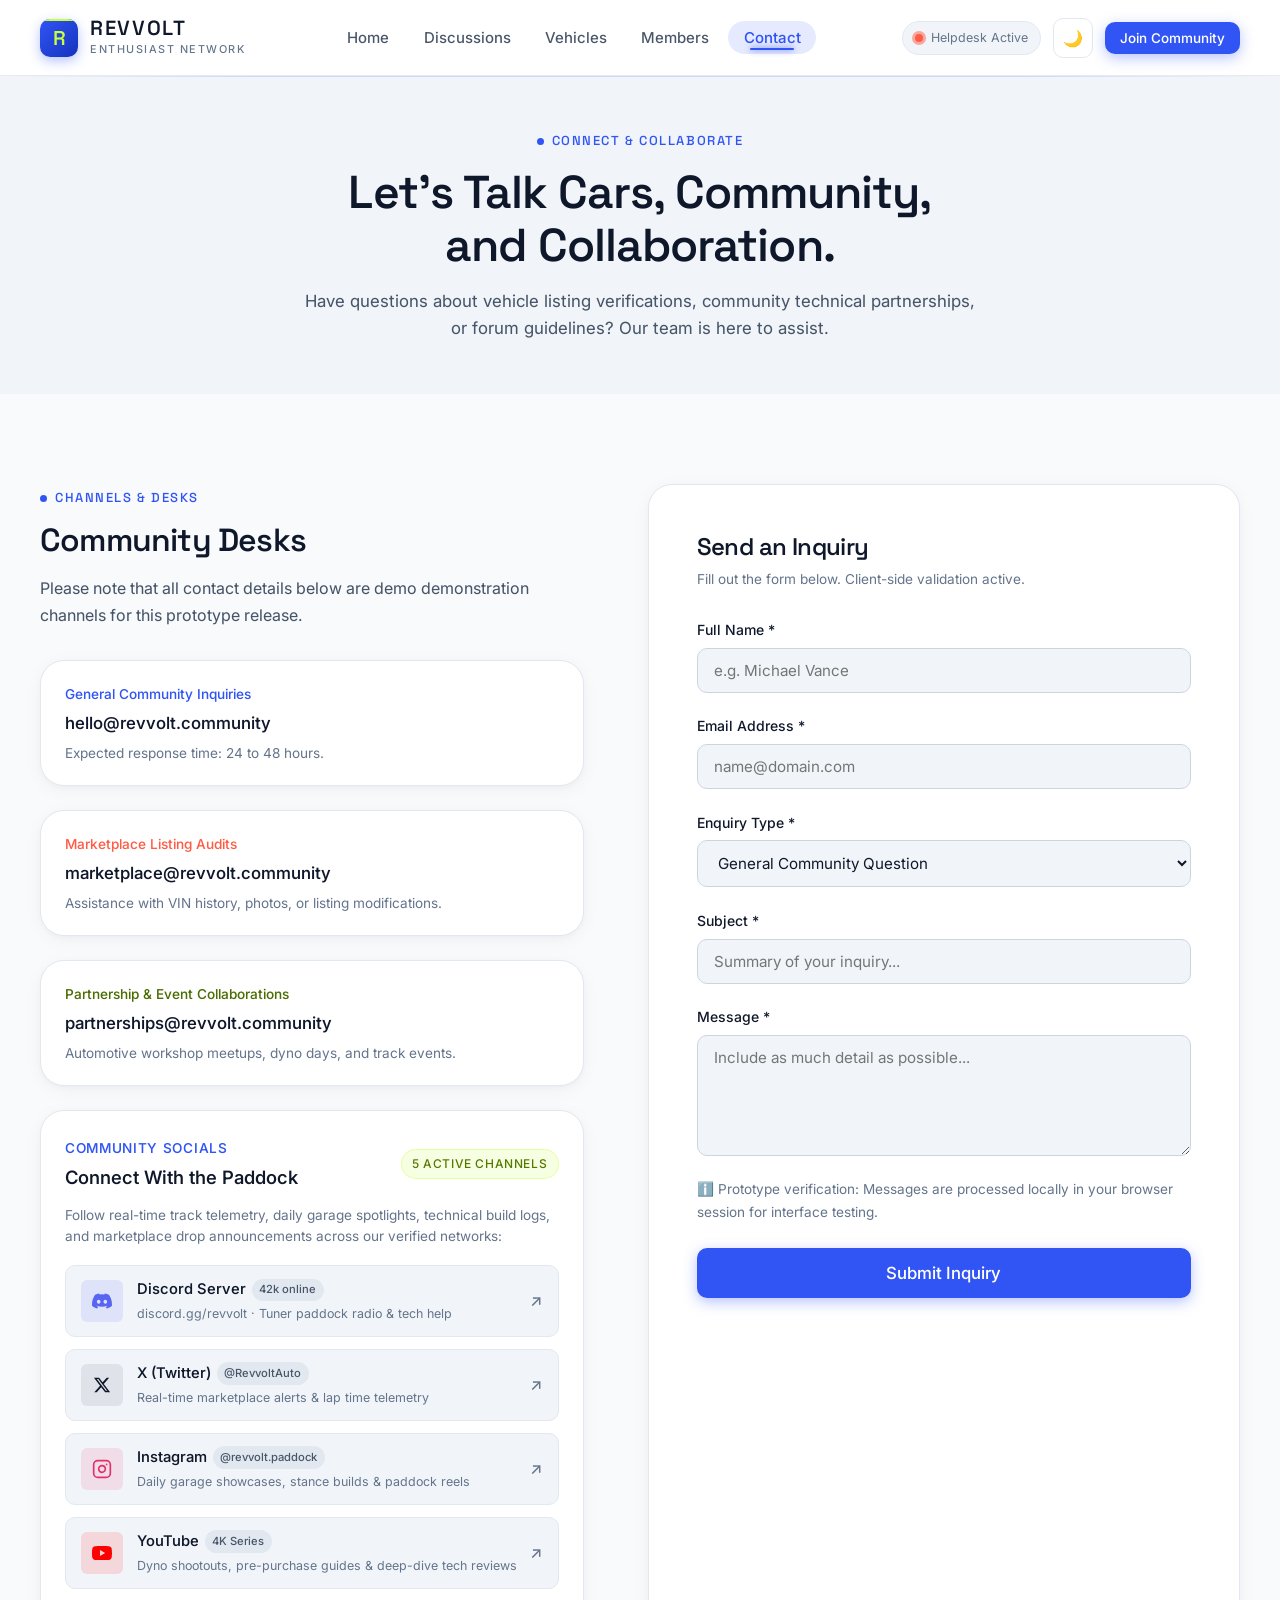
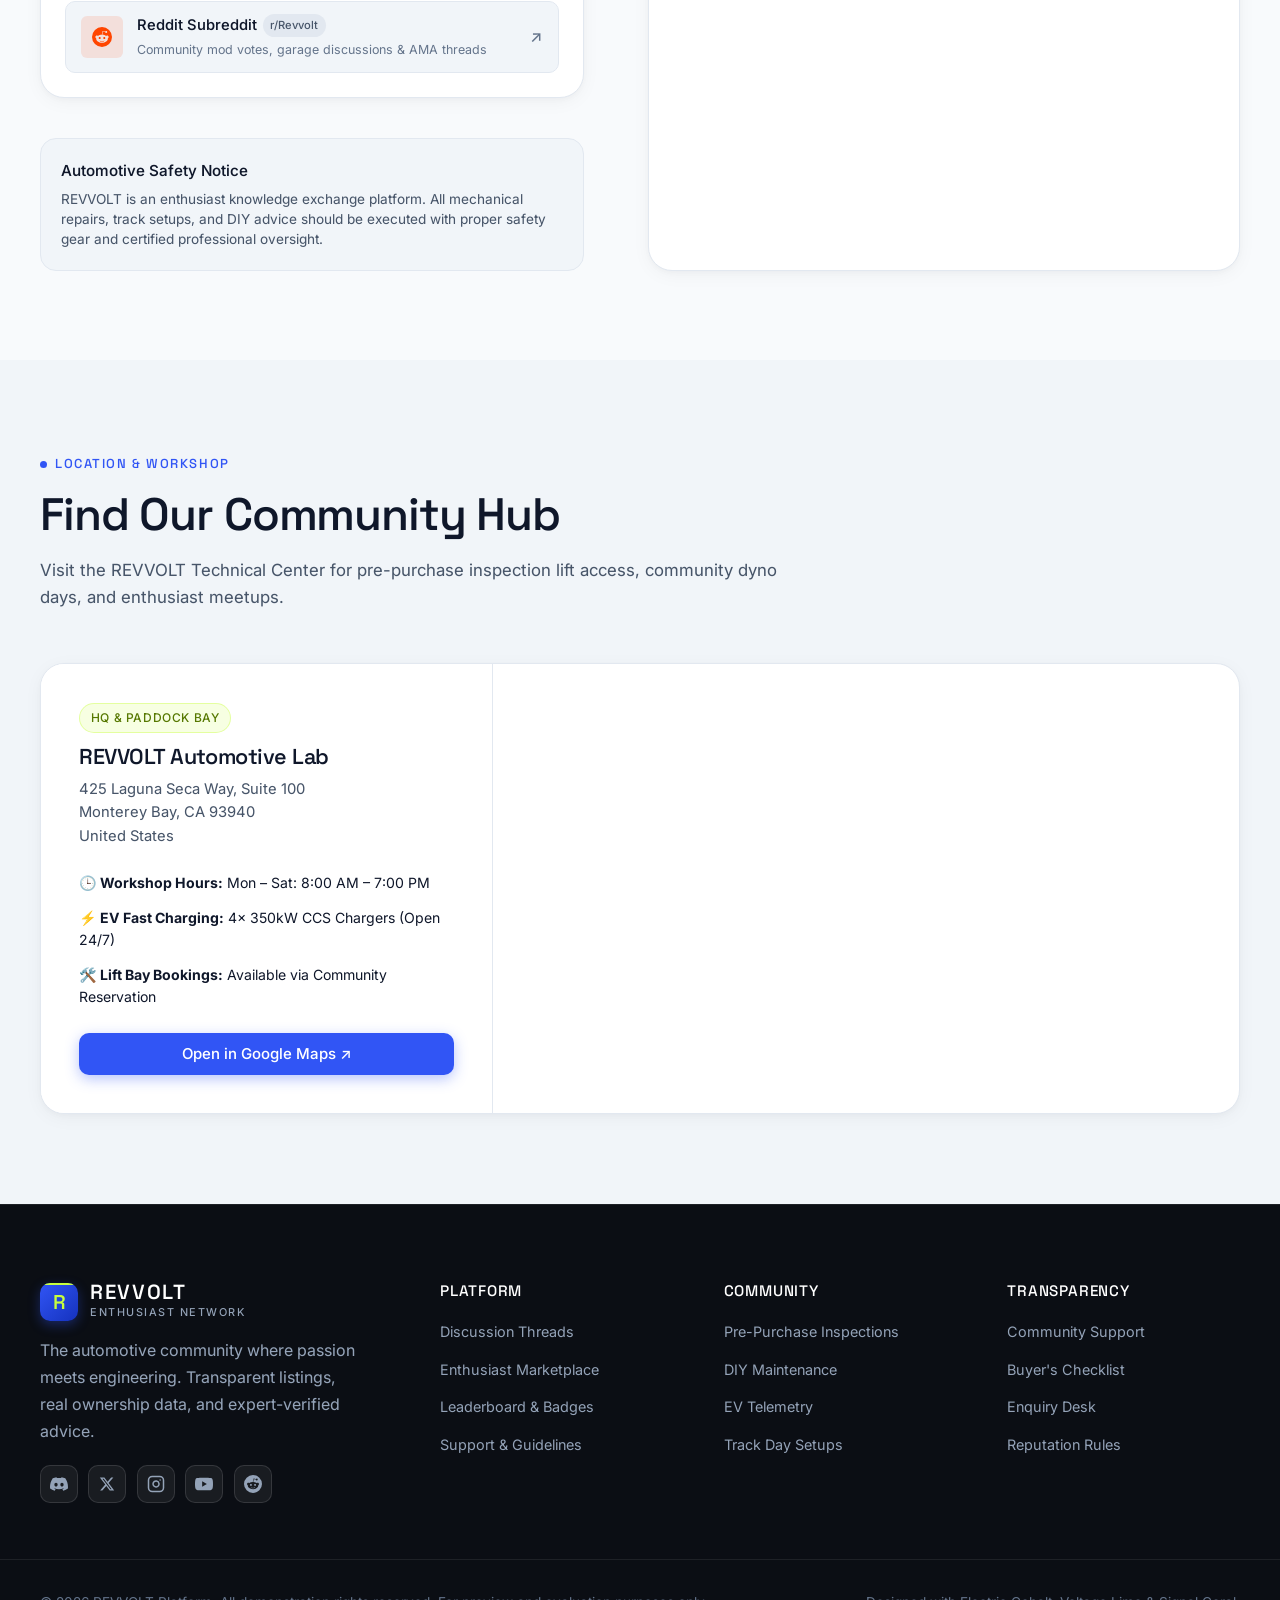
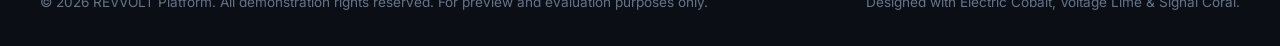
==== commit 6d9bb97f: "3rd comit" ====
--- a/contact.html
+++ b/contact.html
@@ -102,7 +102,7 @@
             <span class="eyebrow-dot"></span>
             CONNECT & COLLABORATE
           </div>
-          <h1 id="contact-hero-heading" style="font-size: clamp(2.2rem, 3.8vw, 3.8rem); margin-block-end: 1rem; line-height: 1.15;">
+          <h1 id="contact-hero-heading" class="page-hero-title">
             Let's Talk Cars, Community, and Collaboration.
           </h1>
           <p class="lead-text">
@@ -130,29 +130,29 @@
 
           <div style="display: flex; flex-direction: column; gap: 1.5rem; margin-block-end: 2.5rem;">
             <!-- Channel 1 -->
-            <div class="contact-card" style="padding: 1.25rem 1.5rem;">
+            <div class="contact-card contact-desk-card">
               <span class="caption" style="color: var(--brand-cobalt); font-weight: 520;">General Community Inquiries</span>
               <div style="font-size: 1.05rem; font-weight: 540; color: var(--text-primary); margin-block-start: 0.2rem;">hello@revvolt.community</div>
               <p class="caption" style="margin-block-start: 0.35rem;">Expected response time: 24 to 48 hours.</p>
             </div>
 
             <!-- Channel 2 -->
-            <div class="contact-card" style="padding: 1.25rem 1.5rem;">
+            <div class="contact-card contact-desk-card">
               <span class="caption" style="color: var(--brand-coral); font-weight: 520;">Marketplace Listing Audits</span>
               <div style="font-size: 1.05rem; font-weight: 540; color: var(--text-primary); margin-block-start: 0.2rem;">marketplace@revvolt.community</div>
               <p class="caption" style="margin-block-start: 0.35rem;">Assistance with VIN history, photos, or listing modifications.</p>
             </div>
 
             <!-- Channel 3 -->
-            <div class="contact-card" style="padding: 1.25rem 1.5rem;">
+            <div class="contact-card contact-desk-card">
               <span class="caption" style="color: #4a6c00; font-weight: 520;">Partnership & Event Collaborations</span>
               <div style="font-size: 1.05rem; font-weight: 540; color: var(--text-primary); margin-block-start: 0.2rem;">partnerships@revvolt.community</div>
               <p class="caption" style="margin-block-start: 0.35rem;">Automotive workshop meetups, dyno days, and track events.</p>
             </div>
 
             <!-- Official Social Channels -->
-            <div class="contact-card contact-social-panel" style="padding: 1.5rem;">
-              <div style="display: flex; align-items: center; justify-content: space-between; margin-block-end: 0.75rem; flex-wrap: wrap; gap: 0.5rem;">
+            <div class="contact-card contact-social-panel">
+              <div class="contact-social-header">
                 <div>
                   <span class="caption" style="color: var(--brand-cobalt); font-weight: 540; text-transform: uppercase; letter-spacing: 0.05em;">Community Socials</span>
                   <div style="font-size: 1.15rem; font-weight: 560; color: var(--text-primary); margin-block-start: 0.15rem;">Connect With the Paddock</div>
@@ -254,7 +254,7 @@
             </div>
           </div>
 
-          <div style="padding: 1.25rem; border-radius: var(--radius-lg); background: var(--bg-surface-elevated); border: 1px solid var(--border-subtle);">
+          <div class="contact-safety-notice">
             <div style="font-weight: 540; font-size: 0.95rem; margin-block-end: 0.35rem;">Automotive Safety Notice</div>
             <p style="font-size: 0.85rem; color: var(--text-secondary); line-height: 1.5;">
               REVVOLT is an enthusiast knowledge exchange platform. All mechanical repairs, track setups, and DIY advice should be executed with proper safety gear and certified professional oversight.
@@ -336,7 +336,7 @@
         <div style="background: var(--bg-surface); border: 1px solid var(--border-subtle); border-radius: var(--radius-xl); overflow: hidden; box-shadow: var(--card-shadow);">
           <div class="maps-grid">
             <!-- Location Details Sidebar -->
-            <div style="padding: clamp(1.5rem, 3vw, 2.5rem); display: flex; flex-direction: column; justify-content: space-between; border-inline-end: 1px solid var(--border-subtle); background: var(--bg-surface);">
+            <div class="maps-sidebar">
               <div>
                 <span class="badge badge-lime" style="margin-block-end: 0.75rem;">HQ & Paddock Bay</span>
                 <h3 style="font-size: 1.35rem; font-weight: 560; margin-block-end: 0.5rem;">REVVOLT Automotive Lab</h3>
--- a/assets/css/style.css
+++ b/assets/css/style.css
@@ -3445,6 +3445,19 @@
   border-radius: var(--radius-xl);
   padding: clamp(1.75rem, 4vw, 3rem);
   box-shadow: var(--card-shadow);
+  box-sizing: border-box;
+}
+
+.contact-desk-card {
+  padding: 1.25rem 1.5rem;
+}
+
+.contact-safety-notice {
+  padding: 1.25rem;
+  border-radius: var(--radius-lg);
+  background: var(--bg-surface-elevated);
+  border: 1px solid var(--border-subtle);
+  box-sizing: border-box;
 }
 
 /* Contact Page Social Channels */
@@ -3453,6 +3466,17 @@
   background: var(--bg-surface);
   position: relative;
   overflow: hidden;
+  padding: 1.5rem;
+  box-sizing: border-box;
+}
+
+.contact-social-header {
+  display: flex;
+  align-items: center;
+  justify-content: space-between;
+  margin-block-end: 0.75rem;
+  flex-wrap: wrap;
+  gap: 0.5rem;
 }
 
 .contact-social-grid {
@@ -3633,6 +3657,16 @@
   grid-template-columns: 1fr 1.65fr;
   gap: 0;
   max-width: 100%;
+}
+
+.maps-sidebar {
+  padding: clamp(1.5rem, 3vw, 2.5rem);
+  display: flex;
+  flex-direction: column;
+  justify-content: space-between;
+  border-inline-end: 1px solid var(--border-subtle);
+  background: var(--bg-surface);
+  box-sizing: border-box;
 }
 
 /* ==========================================================================
@@ -4024,11 +4058,79 @@
   }
 
   .contact-layout {
-    grid-template-columns: 1fr;
+    grid-template-columns: minmax(0, 1fr) !important;
+    width: 100% !important;
+    max-width: 100% !important;
+    gap: 1.75rem;
+  }
+
+  .contact-layout > * {
+    min-width: 0 !important;
+    max-width: 100% !important;
+    width: 100% !important;
+    box-sizing: border-box !important;
+  }
+
+  .contact-card,
+  .contact-desk-card,
+  .contact-social-panel {
+    padding: 1.25rem 1rem !important;
+    min-width: 0 !important;
+    max-width: 100% !important;
+    width: 100% !important;
+    box-sizing: border-box !important;
+  }
+
+  .contact-social-grid {
+    min-width: 0 !important;
+    max-width: 100% !important;
+    width: 100% !important;
+  }
+
+  .contact-social-item {
+    min-width: 0 !important;
+    max-width: 100% !important;
+    width: 100% !important;
+    padding: 0.65rem 0.75rem !important;
+    box-sizing: border-box !important;
+  }
+
+  .contact-social-meta {
+    min-width: 0 !important;
+    flex: 1 1 0% !important;
+    overflow: hidden !important;
+  }
+
+  .contact-social-name {
+    flex-wrap: wrap !important;
+    gap: 0.35rem !important;
+  }
+
+  .contact-social-handle {
+    max-width: 100% !important;
+    overflow: hidden !important;
+    text-overflow: ellipsis !important;
+    white-space: nowrap !important;
+  }
+
+  #contact-form,
+  .form-group,
+  .form-control {
+    max-width: 100% !important;
+    box-sizing: border-box !important;
   }
 
   .maps-grid {
-    grid-template-columns: 1fr;
+    grid-template-columns: minmax(0, 1fr) !important;
+    max-width: 100% !important;
+    overflow: hidden;
+  }
+
+  .maps-sidebar,
+  .maps-grid > div:first-child {
+    padding: 1.25rem 1rem !important;
+    border-inline-end: none !important;
+    border-block-end: 1px solid var(--border-subtle) !important;
   }
 
   .footer-grid {
@@ -4060,11 +4162,6 @@
   .leaderboard-table-wrap {
     border-radius: var(--radius-lg);
     -webkit-overflow-scrolling: touch;
-  }
-  .maps-grid {
-    grid-template-columns: 1fr;
-    max-width: 100%;
-    overflow: hidden;
   }
 }
 
@@ -4109,6 +4206,7 @@
     -webkit-overflow-scrolling: touch;
   }
 
+  .maps-sidebar,
   .maps-grid > div:first-child {
     border-inline-end: none !important;
     border-block-end: 1px solid var(--border-subtle);
@@ -4130,6 +4228,13 @@
   .vehicle-specs-grid {
     grid-template-columns: 1fr;
   }
+  .back-to-top-btn {
+    inset-block-end: 1rem;
+    inset-inline-end: 1rem;
+    width: 40px;
+    height: 40px;
+    font-size: 1.1rem;
+  }
 }
 
 @media (max-width: 380px) {
@@ -4144,6 +4249,24 @@
   }
   .capsule-info .capsule-num {
     font-size: 0.7rem;
+  }
+  .contact-social-item {
+    padding: 0.55rem 0.6rem !important;
+    gap: 0.55rem !important;
+  }
+  .contact-social-icon-box {
+    width: 36px;
+    height: 36px;
+  }
+  .contact-social-name {
+    font-size: 0.86rem;
+  }
+  .contact-social-badge {
+    font-size: 0.65rem;
+    padding: 0.1rem 0.35rem;
+  }
+  .contact-social-handle {
+    font-size: 0.72rem;
   }
 }
 
